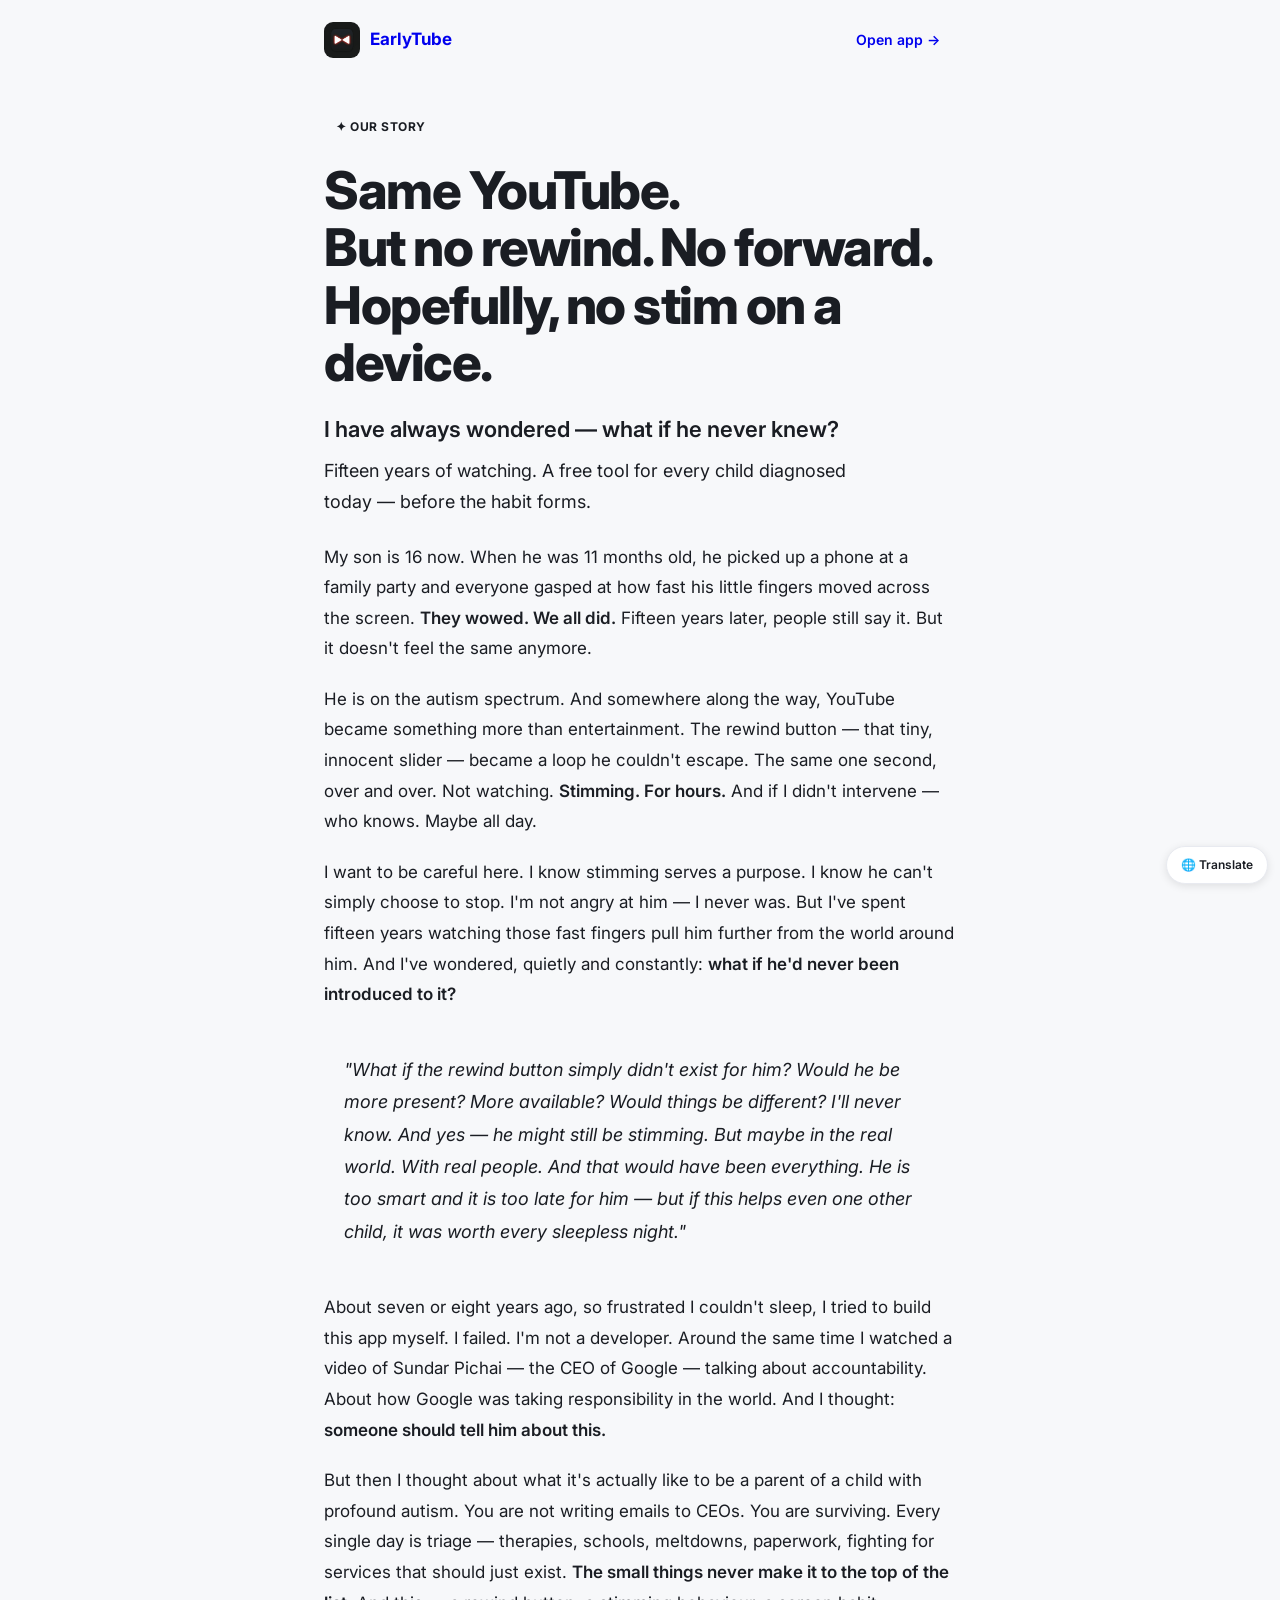
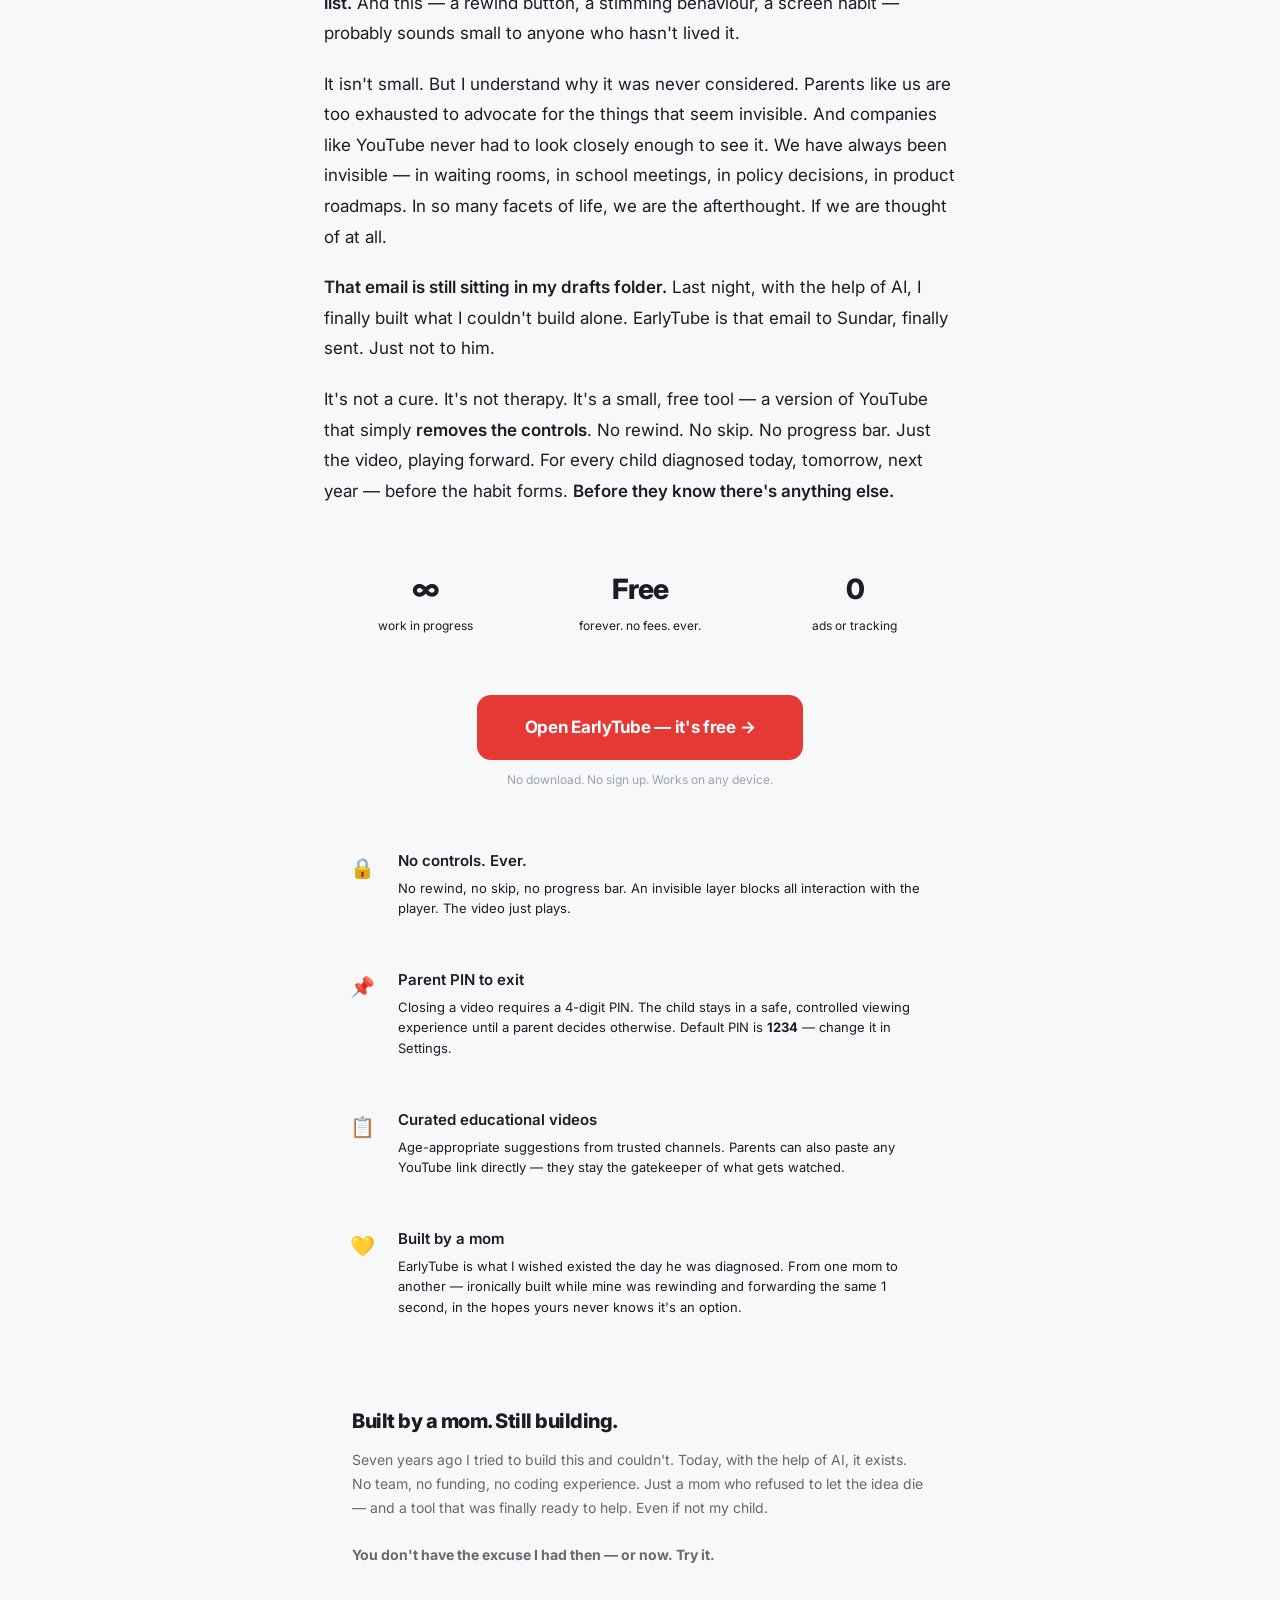
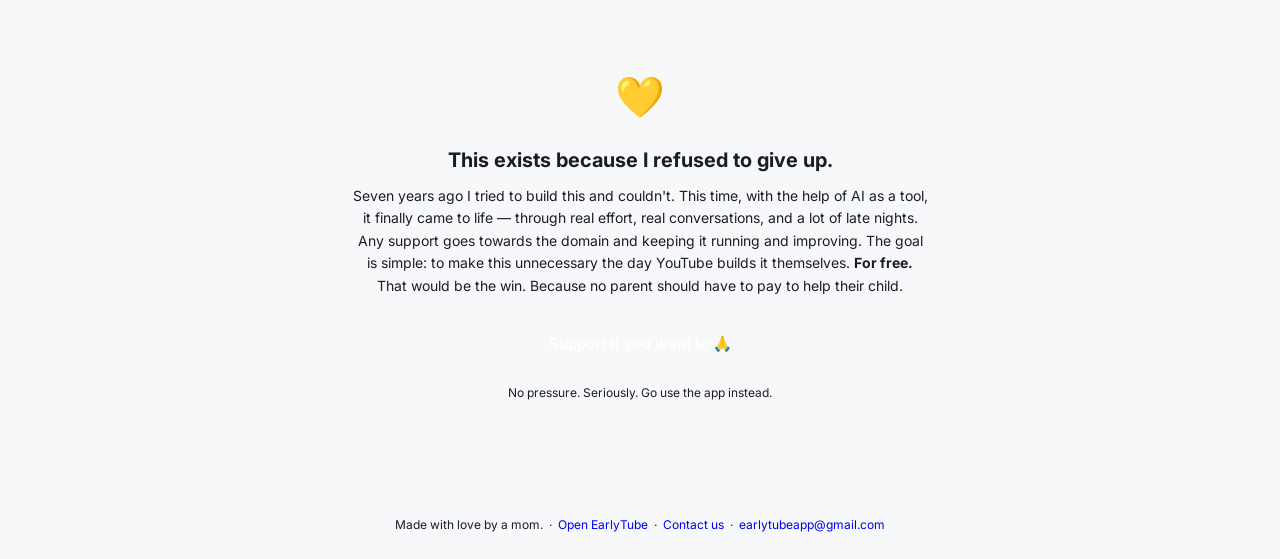
==== about.html @ c9a5b6a0 "Update about.html" ====
<!DOCTYPE html>

<html lang="en">
<head>
<meta charset="UTF-8"/>
<meta name="viewport" content="width=device-width, initial-scale=1.0"/>
<title>EarlyTube — Our Story</title>
<meta name="description" content="Why EarlyTube exists. One parent, one night, one big idea."/>
<link rel="apple-touch-icon" href="icon.png"/>
<link rel="icon" type="image/png" href="icon.png"/>
<!-- Google tag (gtag.js) -->
<script async src="https://www.googletagmanager.com/gtag/js?id=G-2DFE2R37G1"></script>
<script>
  window.dataLayer = window.dataLayer || [];
  function gtag(){dataLayer.push(arguments);}
  gtag('js', new Date());
  gtag('config', 'G-2DFE2R37G1');
</script>
<div style="position:fixed;bottom:16px;right:12px;z-index:999;">
  <a href="https://translate.google.com/translate?sl=en&tl=auto&u=https://earlytube.github.io/about.html" target="_blank" style="display:flex;align-items:center;gap:6px;background:white;border:1px solid #E8EAF0;border-radius:20px;padding:8px 14px;font-size:12px;font-weight:600;color:#1A1D23;text-decoration:none;box-shadow:0 2px 8px rgba(0,0,0,0.1);">🌐 Translate</a>
</div>
<style>
  @import url('https://fonts.googleapis.com/css2?family=Inter:wght@400;500;600;700;800&display=swap');
  :root {
    --red:#E53935;--red-light:#FFEBEE;
    --bg:#F7F8FA;--card:#FFFFFF;--border:#E8EAF0;
    --text:#1A1D23;--text-2:#6B7280;--text-3:#9CA3AF;
    --radius:16px;
  }
  @media(prefers-color-scheme:dark){
    :root{
      --bg:#0F0F11;--card:#1C1C1E;--border:#2C2C2E;
      --text:#F2F2F7;--text-2:#9CA3AF;--text-3:#6B7280;
      --red-light:#2C1A1A;
    }
    .info-card{background:#2C1A1A!important;border-color:#5C2020!important;}
    .info-card p{color:#FCA5A5!important;}
  }
  *{margin:0;padding:0;box-sizing:border-box;}
  body{background:var(--bg);color:var(--text);font-family:'Inter',-apple-system,sans-serif;line-height:1.7;}

nav{display:flex;align-items:center;justify-content:space-between;padding:20px 24px;max-width:680px;margin:0 auto;}
.nav-brand{display:flex;align-items:center;gap:10px;text-decoration:none;color:var(–text);}
.nav-name{font-size:17px;font-weight:700;}
.nav-link{font-size:14px;color:var(–red);font-weight:600;text-decoration:none;background:var(–red-light);padding:8px 16px;border-radius:20px;}

.hero{max-width:680px;margin:0 auto;padding:32px 24px 0;}
.hero-eyebrow{display:inline-flex;align-items:center;gap:6px;background:var(–red-light);color:var(–red);font-size:12px;font-weight:700;padding:5px 12px;border-radius:20px;margin-bottom:20px;text-transform:uppercase;letter-spacing:0.5px;}
.hero h1{font-size:clamp(32px,6vw,52px);font-weight:800;letter-spacing:-1.5px;line-height:1.1;margin-bottom:20px;}
.hero h1 span{color:var(–red);}
.hero-sub{font-size:18px;color:var(–text-2);line-height:1.7;max-width:560px;margin-bottom:0;}

.story{max-width:680px;margin:0 auto;padding:24px 24px 0;}
.story p{font-size:17px;color:var(–text-2);margin-bottom:20px;line-height:1.8;}
.story p strong{color:var(–text);font-weight:600;}
.story .highlight{background:var(–red-light);border-left:3px solid var(–red);padding:16px 20px;border-radius:0 10px 10px 0;margin:28px 0;}
.story .highlight p{color:var(–text);font-size:18px;font-style:italic;margin:0;}

.stats{display:grid;grid-template-columns:repeat(3,1fr);gap:12px;max-width:680px;margin:40px auto;padding:0 24px;}
.stat{background:var(–card);border:1px solid var(–border);border-radius:var(–radius);padding:20px;text-align:center;}
.stat-number{font-size:28px;font-weight:800;color:var(–red);letter-spacing:-1px;}
.stat-label{font-size:12px;color:var(–text-3);margin-top:4px;line-height:1.4;}

.why-section{max-width:680px;margin:0 auto;padding:0 24px;}
.why-grid{display:flex;flex-direction:column;gap:12px;margin-top:20px;}
.why-item{display:flex;gap:16px;align-items:flex-start;background:var(–card);border:1px solid var(–border);border-radius:var(–radius);padding:18px;}
.why-icon{width:40px;height:40px;border-radius:10px;display:flex;align-items:center;justify-content:center;font-size:20px;flex-shrink:0;background:var(–red-light);}
.why-title{font-size:15px;font-weight:600;margin-bottom:4px;}
.why-text{font-size:13px;color:var(–text-2);line-height:1.6;}

.night-banner{max-width:680px;margin:40px auto;padding:0 24px;}
.night-card{background:var(–text);color:var(–bg);border-radius:var(–radius);padding:28px;position:relative;overflow:hidden;}
@media(prefers-color-scheme:dark){.night-card{background:#F2F2F7;color:#0F0F11;}}
.night-card h3{font-size:20px;font-weight:800;margin-bottom:10px;letter-spacing:-0.5px;}
.night-card p{font-size:14px;opacity:0.65;line-height:1.7;}
.night-badge{position:absolute;top:20px;right:20px;background:var(–red);color:white;font-size:11px;font-weight:700;padding:4px 10px;border-radius:20px;text-transform:uppercase;letter-spacing:0.5px;}

.donate-section{max-width:680px;margin:0 auto;padding:0 24px 60px;}
.donate-card{background:var(–card);border:2px dashed var(–border);border-radius:var(–radius);padding:28px;text-align:center;}
.donate-emoji{font-size:40px;margin-bottom:12px;}
.donate-card h3{font-size:20px;font-weight:700;margin-bottom:8px;}
.donate-card p{font-size:14px;color:var(–text-2);margin-bottom:20px;line-height:1.6;}
.donate-btn{display:inline-block;background:var(–red);color:white;font-size:15px;font-weight:600;padding:14px 28px;border-radius:12px;text-decoration:none;font-family:inherit;}
.donate-note{font-size:12px;color:var(–text-3);margin-top:12px;}

footer{border-top:1px solid var(–border);padding:24px;text-align:center;font-size:12px;color:var(–text-3);}
footer a{color:var(–red);text-decoration:none;}
</style>

</head>
<body>

<nav>
  <a class="nav-brand" href="index.html">
    <img src="icon.png" style="width:36px;height:36px;border-radius:9px;flex-shrink:0;"/>
    <span class="nav-name">EarlyTube</span>
  </a>
  <a class="nav-link" href="index.html" target="_blank">Open app →</a>
</nav>

<div class="hero">
  <div class="hero-eyebrow">✦ Our story</div>
  <h1>Same YouTube.<br/><span>But</span> no rewind. No forward. Hopefully, no stim on a device.</h1>
  <p class="hero-sub" style="font-size:22px;font-weight:600;color:var(--text);margin-bottom:8px;">I have always wondered — what if he never knew?</p>
  <p class="hero-sub">Fifteen years of watching. A free tool for every child diagnosed today — before the habit forms.</p>
</div>

<div class="story">
  <p>My son is 16 now. When he was 11 months old, he picked up a phone at a family party and everyone gasped at how fast his little fingers moved across the screen. <strong>They wowed. We all did.</strong> Fifteen years later, people still say it. But it doesn't feel the same anymore.</p>

  <p>He is on the autism spectrum. And somewhere along the way, YouTube became something more than entertainment. The rewind button — that tiny, innocent slider — became a loop he couldn't escape. The same one second, over and over. Not watching. <strong>Stimming. For hours.</strong> And if I didn't intervene — who knows. Maybe all day.</p>

  <p>I want to be careful here. I know stimming serves a purpose. I know he can't simply choose to stop. I'm not angry at him — I never was. But I've spent fifteen years watching those fast fingers pull him further from the world around him. And I've wondered, quietly and constantly: <strong>what if he'd never been introduced to it?</strong></p>

  <div class="highlight">
    <p>"What if the rewind button simply didn't exist for him? Would he be more present? More available? Would things be different? I'll never know. And yes — he might still be stimming. But maybe in the real world. With real people. And that would have been everything. He is too smart and it is too late for him — but if this helps even one other child, it was worth every sleepless night."</p>
  </div>

  <p>About seven or eight years ago, so frustrated I couldn't sleep, I tried to build this app myself. I failed. I'm not a developer. Around the same time I watched a video of Sundar Pichai — the CEO of Google — talking about accountability. About how Google was taking responsibility in the world. And I thought: <strong>someone should tell him about this.</strong></p>

  <p>But then I thought about what it's actually like to be a parent of a child with profound autism. You are not writing emails to CEOs. You are surviving. Every single day is triage — therapies, schools, meltdowns, paperwork, fighting for services that should just exist. <strong>The small things never make it to the top of the list.</strong> And this — a rewind button, a stimming behaviour, a screen habit — probably sounds small to anyone who hasn't lived it.</p>

  <p>It isn't small. But I understand why it was never considered. Parents like us are too exhausted to advocate for the things that seem invisible. And companies like YouTube never had to look closely enough to see it. We have always been invisible — in waiting rooms, in school meetings, in policy decisions, in product roadmaps. In so many facets of life, we are the afterthought. If we are thought of at all.</p>

  <p><strong>That email is still sitting in my drafts folder.</strong> Last night, with the help of AI, I finally built what I couldn't build alone. EarlyTube is that email to Sundar, finally sent. Just not to him.</p>

  <p>It's not a cure. It's not therapy. It's a small, free tool — a version of YouTube that simply <strong>removes the controls</strong>. No rewind. No skip. No progress bar. Just the video, playing forward. For every child diagnosed today, tomorrow, next year — before the habit forms. <strong>Before they know there's anything else.</strong></p>
</div>

<div class="stats">
  <div class="stat"><div class="stat-number">∞</div><div class="stat-label">work in progress</div></div>
  <div class="stat"><div class="stat-number">Free</div><div class="stat-label">forever. no fees. ever.</div></div>
  <div class="stat"><div class="stat-number">0</div><div class="stat-label">ads or tracking</div></div>
</div>

<div style="max-width:680px;margin:0 auto 40px;padding:0 24px;text-align:center;">
  <a href="index.html" target="_blank" style="display:inline-block;background:#E53935;color:white;font-size:17px;font-weight:700;padding:18px 48px;border-radius:14px;text-decoration:none;letter-spacing:-0.3px;">Open EarlyTube — it's free →</a>
  <div style="font-size:12px;color:var(--text-3);margin-top:10px;">No download. No sign up. Works on any device.</div>
</div>

<div class="why-section">
  <div class="why-grid">
    <div class="why-item">
      <div class="why-icon">🔒</div>
      <div>
        <div class="why-title">No controls. Ever.</div>
        <div class="why-text">No rewind, no skip, no progress bar. An invisible layer blocks all interaction with the player. The video just plays.</div>
      </div>
    </div>
    <div class="why-item">
      <div class="why-icon">📌</div>
      <div>
        <div class="why-title">Parent PIN to exit</div>
        <div class="why-text">Closing a video requires a 4-digit PIN. The child stays in a safe, controlled viewing experience until a parent decides otherwise. Default PIN is <strong>1234</strong> — change it in Settings.</div>
      </div>
    </div>
    <div class="why-item">
      <div class="why-icon">📋</div>
      <div>
        <div class="why-title">Curated educational videos</div>
        <div class="why-text">Age-appropriate suggestions from trusted channels. Parents can also paste any YouTube link directly — they stay the gatekeeper of what gets watched.</div>
      </div>
    </div>
    <div class="why-item">
      <div class="why-icon">💛</div>
      <div>
        <div class="why-title">Built by a mom</div>
        <div class="why-text">EarlyTube is what I wished existed the day he was diagnosed. From one mom to another — ironically built while mine was rewinding and forwarding the same 1 second, in the hopes yours never knows it's an option.</div>
      </div>
    </div>
  </div>
</div>

<div class="night-banner">
  <div class="night-card">
    <h3>Built by a mom. Still building.</h3>
    <p>Seven years ago I tried to build this and couldn't. Today, with the help of AI, it exists. No team, no funding, no coding experience. Just a mom who refused to let the idea die — and a tool that was finally ready to help. Even if not my child.<br><br><strong>You don't have the excuse I had then — or now. Try it.</strong></p>
  </div>
</div>

<div class="donate-section">
  <div class="donate-card">
    <div class="donate-emoji">💛</div>
    <h3>This exists because I refused to give up.</h3>
    <p>Seven years ago I tried to build this and couldn't. This time, with the help of AI as a tool, it finally came to life — through real effort, real conversations, and a lot of late nights. Any support goes towards the domain and keeping it running and improving. The goal is simple: to make this unnecessary the day YouTube builds it themselves. <strong>For free.</strong> That would be the win. Because no parent should have to pay to help their child.</p>
    <a class="donate-btn" href="https://ko-fi.com/earlytube" target="_blank">Support if you want to 🙏</a>
    <div class="donate-note">No pressure. Seriously. Go use the app instead.</div>
  </div>
</div>

<footer>
  Made with love by a mom. &nbsp;·&nbsp;
  <a href="index.html" target="_blank">Open EarlyTube</a> &nbsp;·&nbsp;
  <a href="contact.html" target="_blank">Contact us</a> &nbsp;·&nbsp;
  <a href="mailto:earlytubeapp@gmail.com">earlytubeapp@gmail.com</a>
</footer>

</body>
</html>
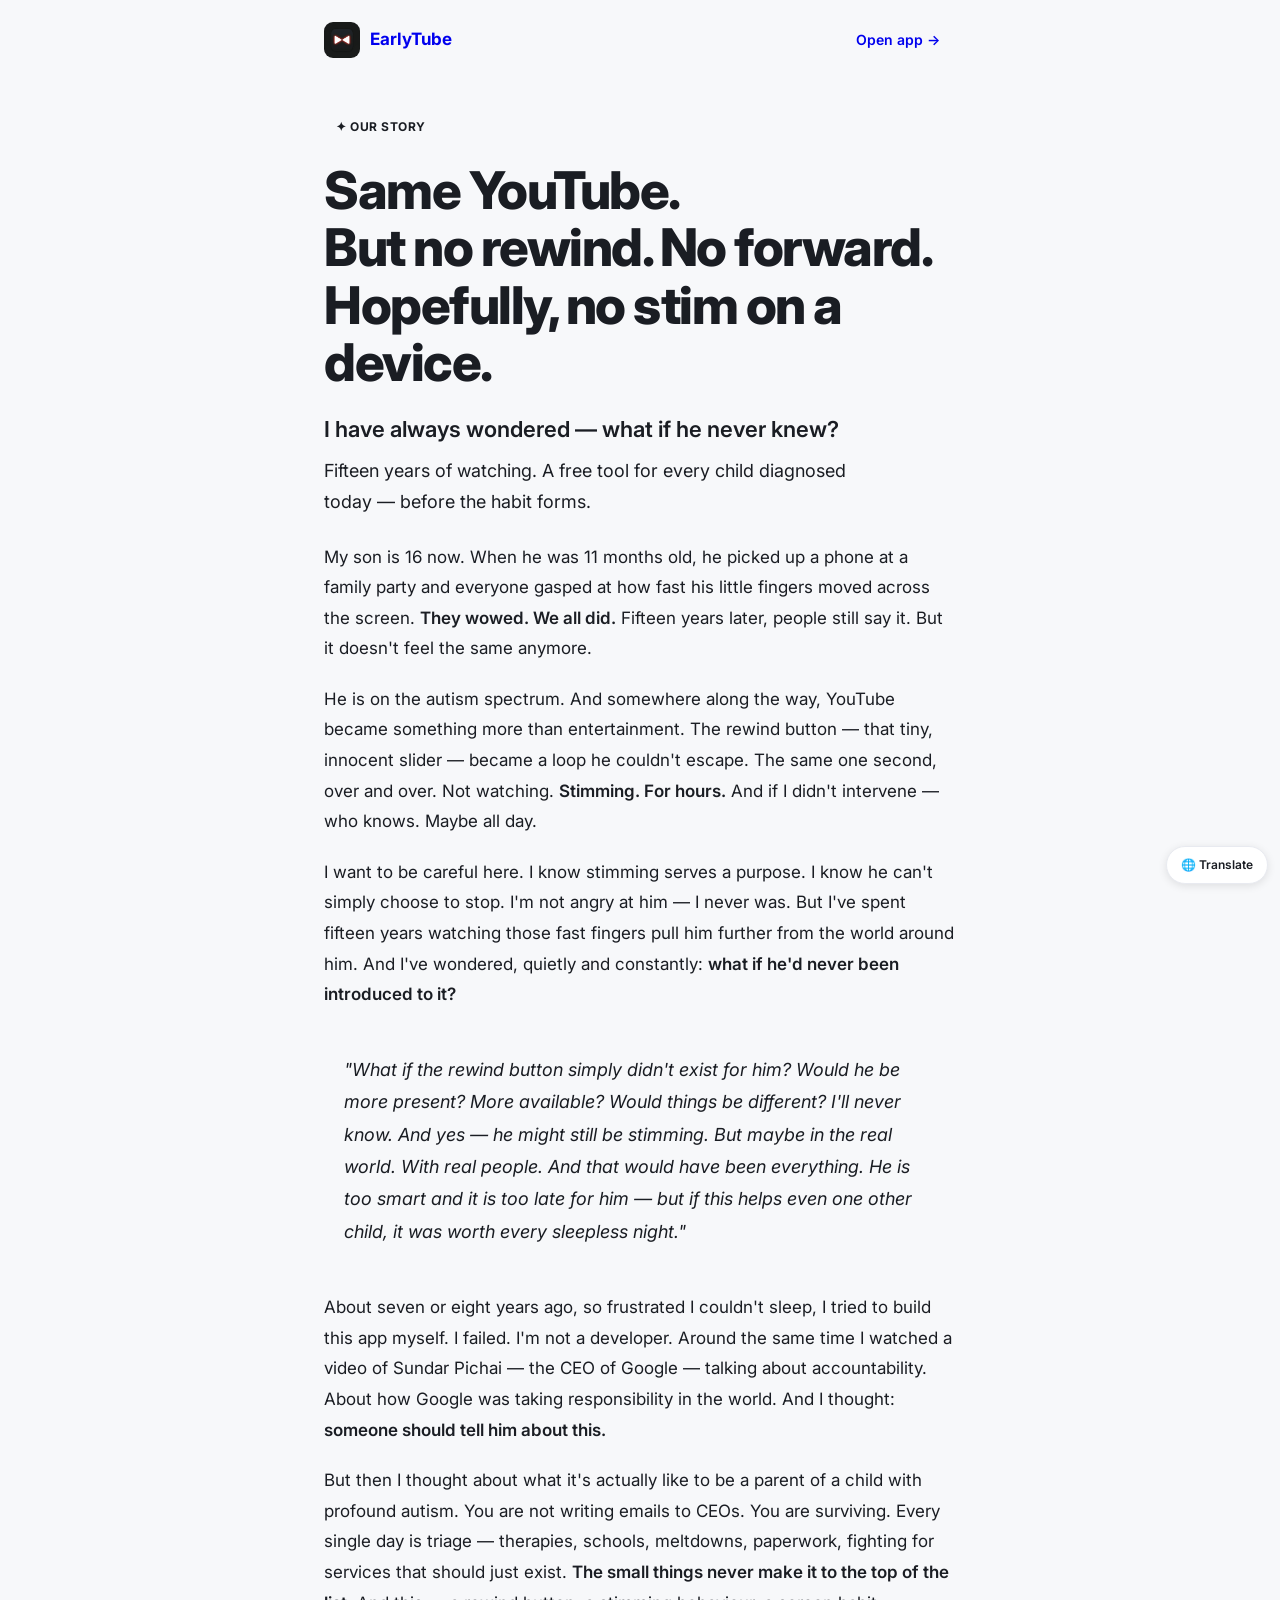
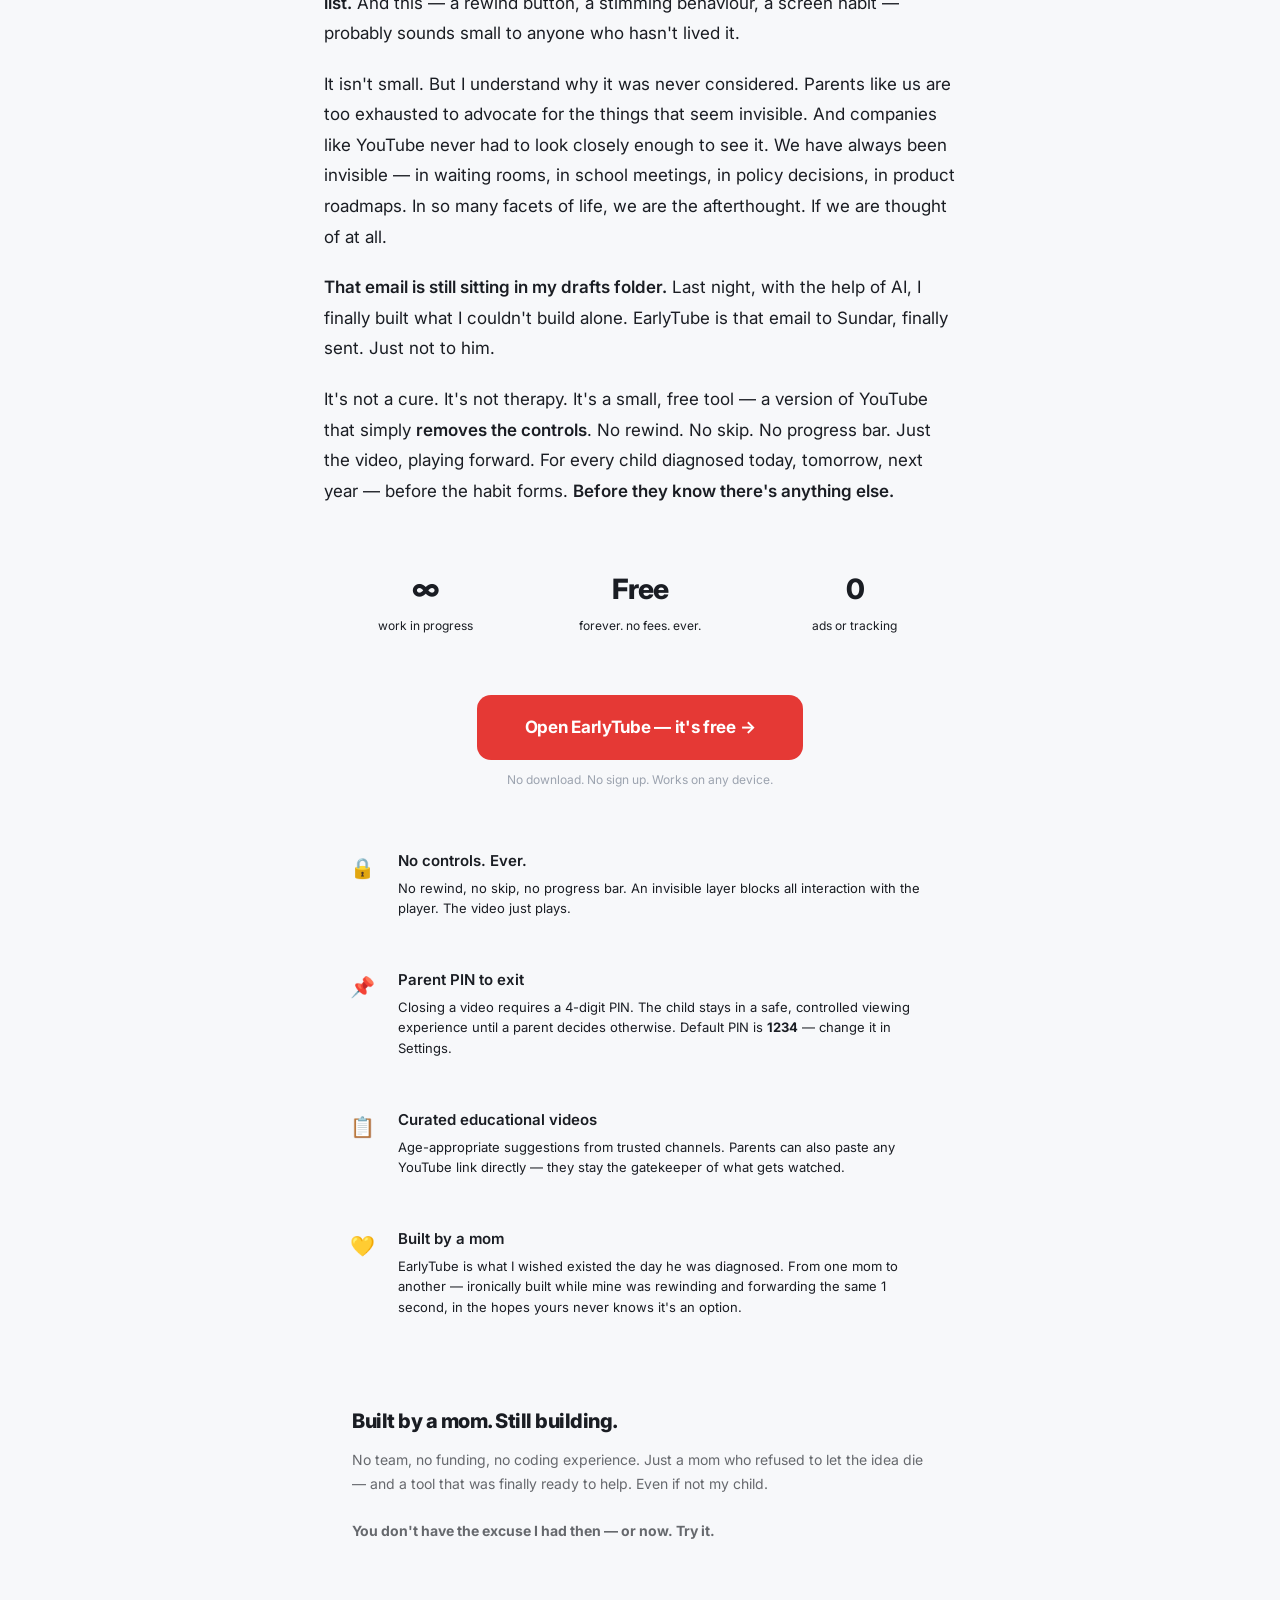
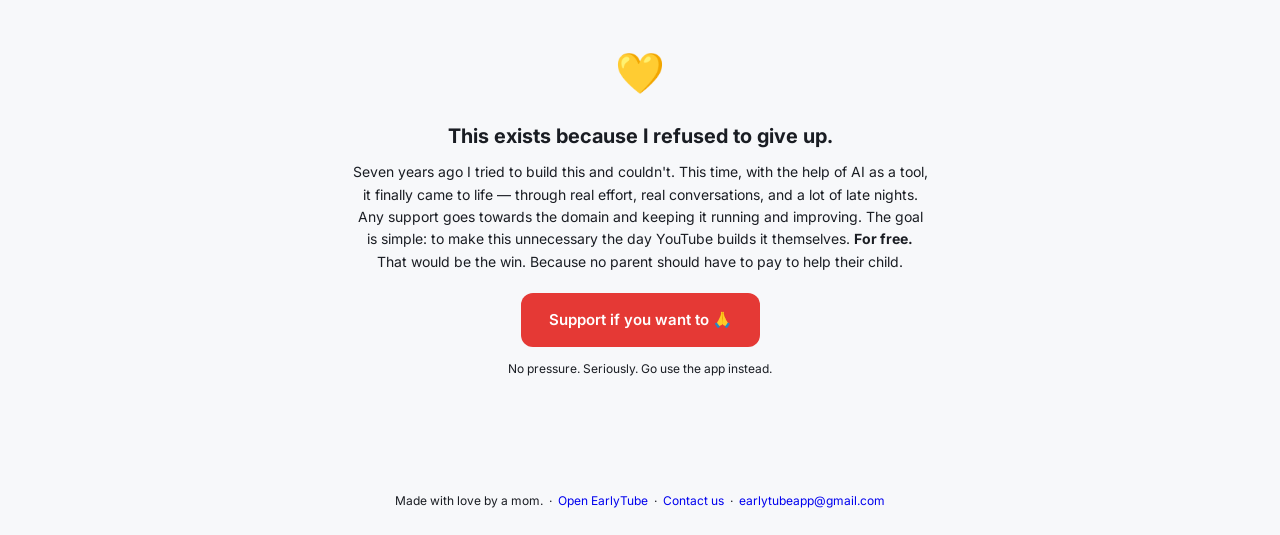
==== commit 3292fc59: "Update about.html" ====
--- a/about.html
+++ b/about.html
@@ -80,7 +80,7 @@
 .donate-emoji{font-size:40px;margin-bottom:12px;}
 .donate-card h3{font-size:20px;font-weight:700;margin-bottom:8px;}
 .donate-card p{font-size:14px;color:var(–text-2);margin-bottom:20px;line-height:1.6;}
-.donate-btn{display:inline-block;background:var(–red);color:white;font-size:15px;font-weight:600;padding:14px 28px;border-radius:12px;text-decoration:none;font-family:inherit;}
+.donate-btn{display:inline-block;background:#E53935!important;color:white!important;font-size:15px;font-weight:600;padding:14px 28px;border-radius:12px;text-decoration:none;font-family:inherit;}
 .donate-note{font-size:12px;color:var(–text-3);margin-top:12px;}
 
 footer{border-top:1px solid var(–border);padding:24px;text-align:center;font-size:12px;color:var(–text-3);}
@@ -174,7 +174,7 @@
 <div class="night-banner">
   <div class="night-card">
     <h3>Built by a mom. Still building.</h3>
-    <p>Seven years ago I tried to build this and couldn't. Today, with the help of AI, it exists. No team, no funding, no coding experience. Just a mom who refused to let the idea die — and a tool that was finally ready to help. Even if not my child.<br><br><strong>You don't have the excuse I had then — or now. Try it.</strong></p>
+    <p>No team, no funding, no coding experience. Just a mom who refused to let the idea die — and a tool that was finally ready to help. Even if not my child.<br><br><strong>You don't have the excuse I had then — or now. Try it.</strong></p>
   </div>
 </div>
 
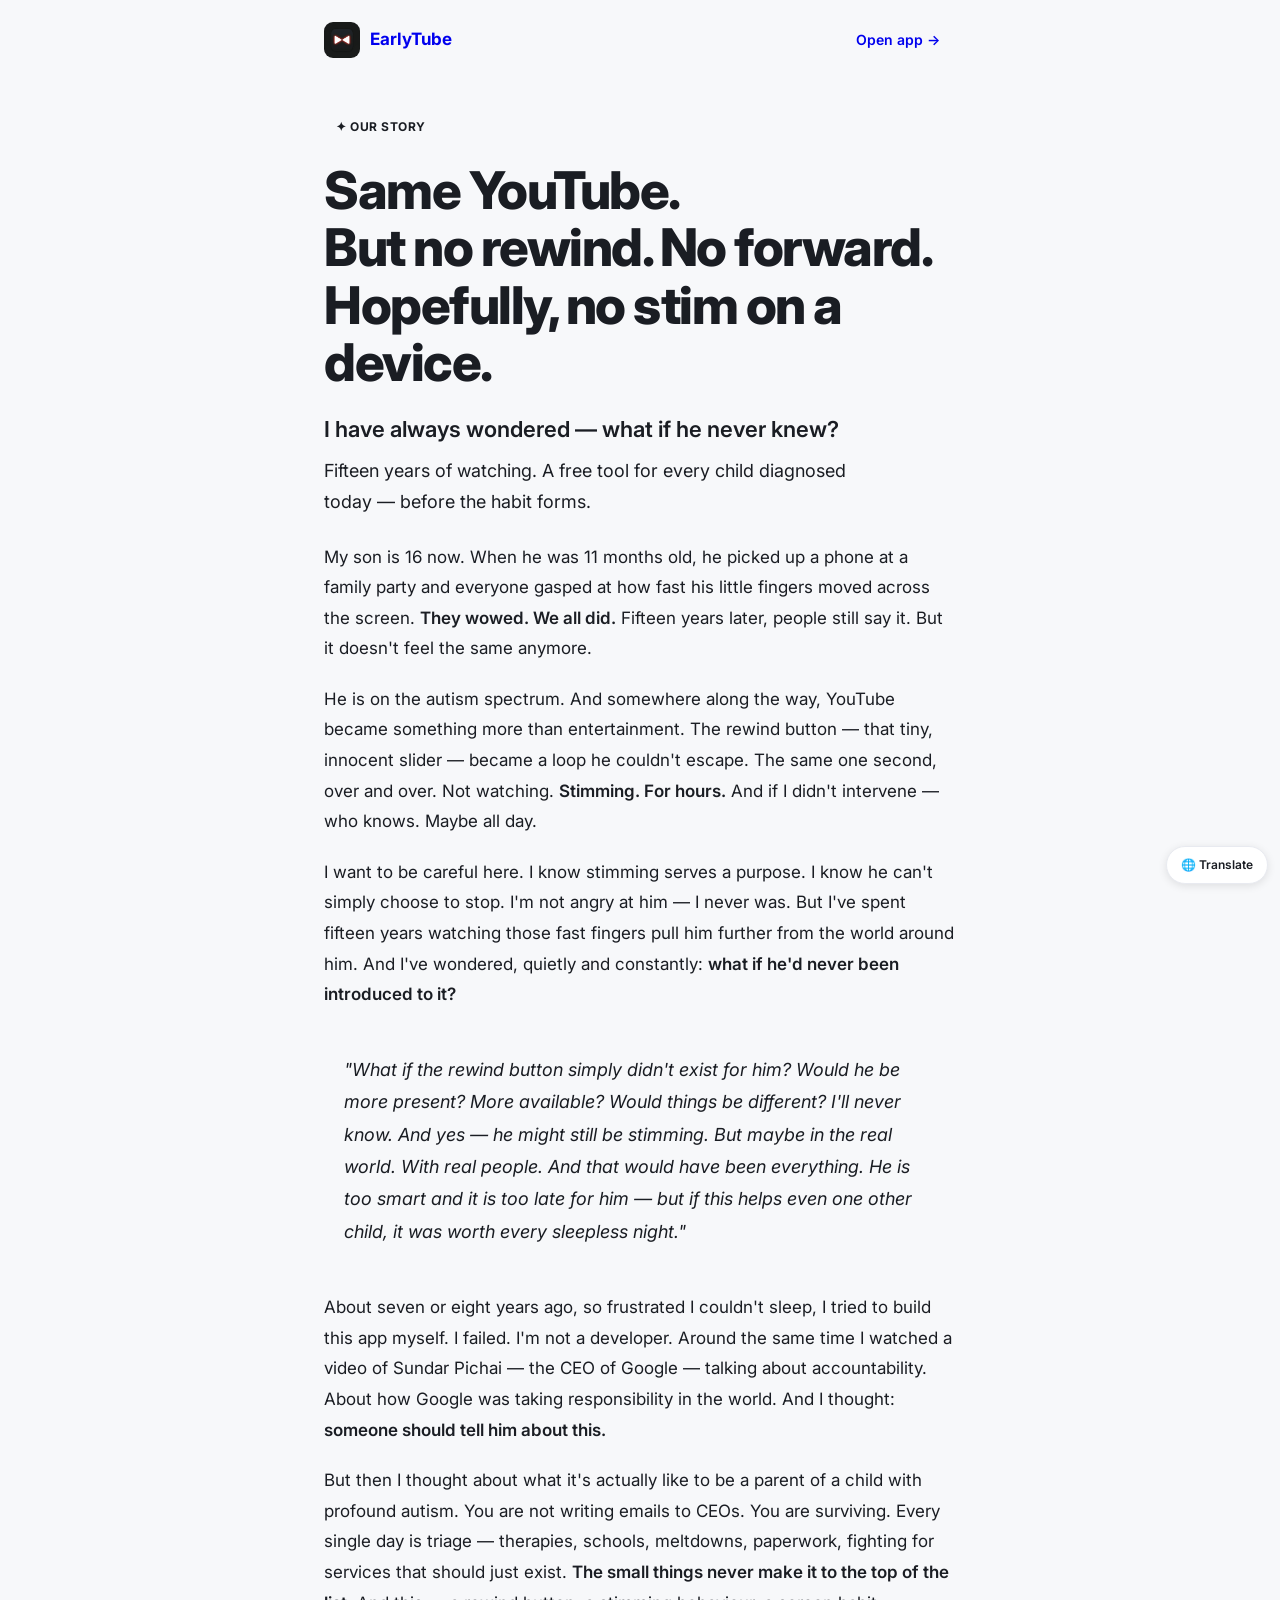
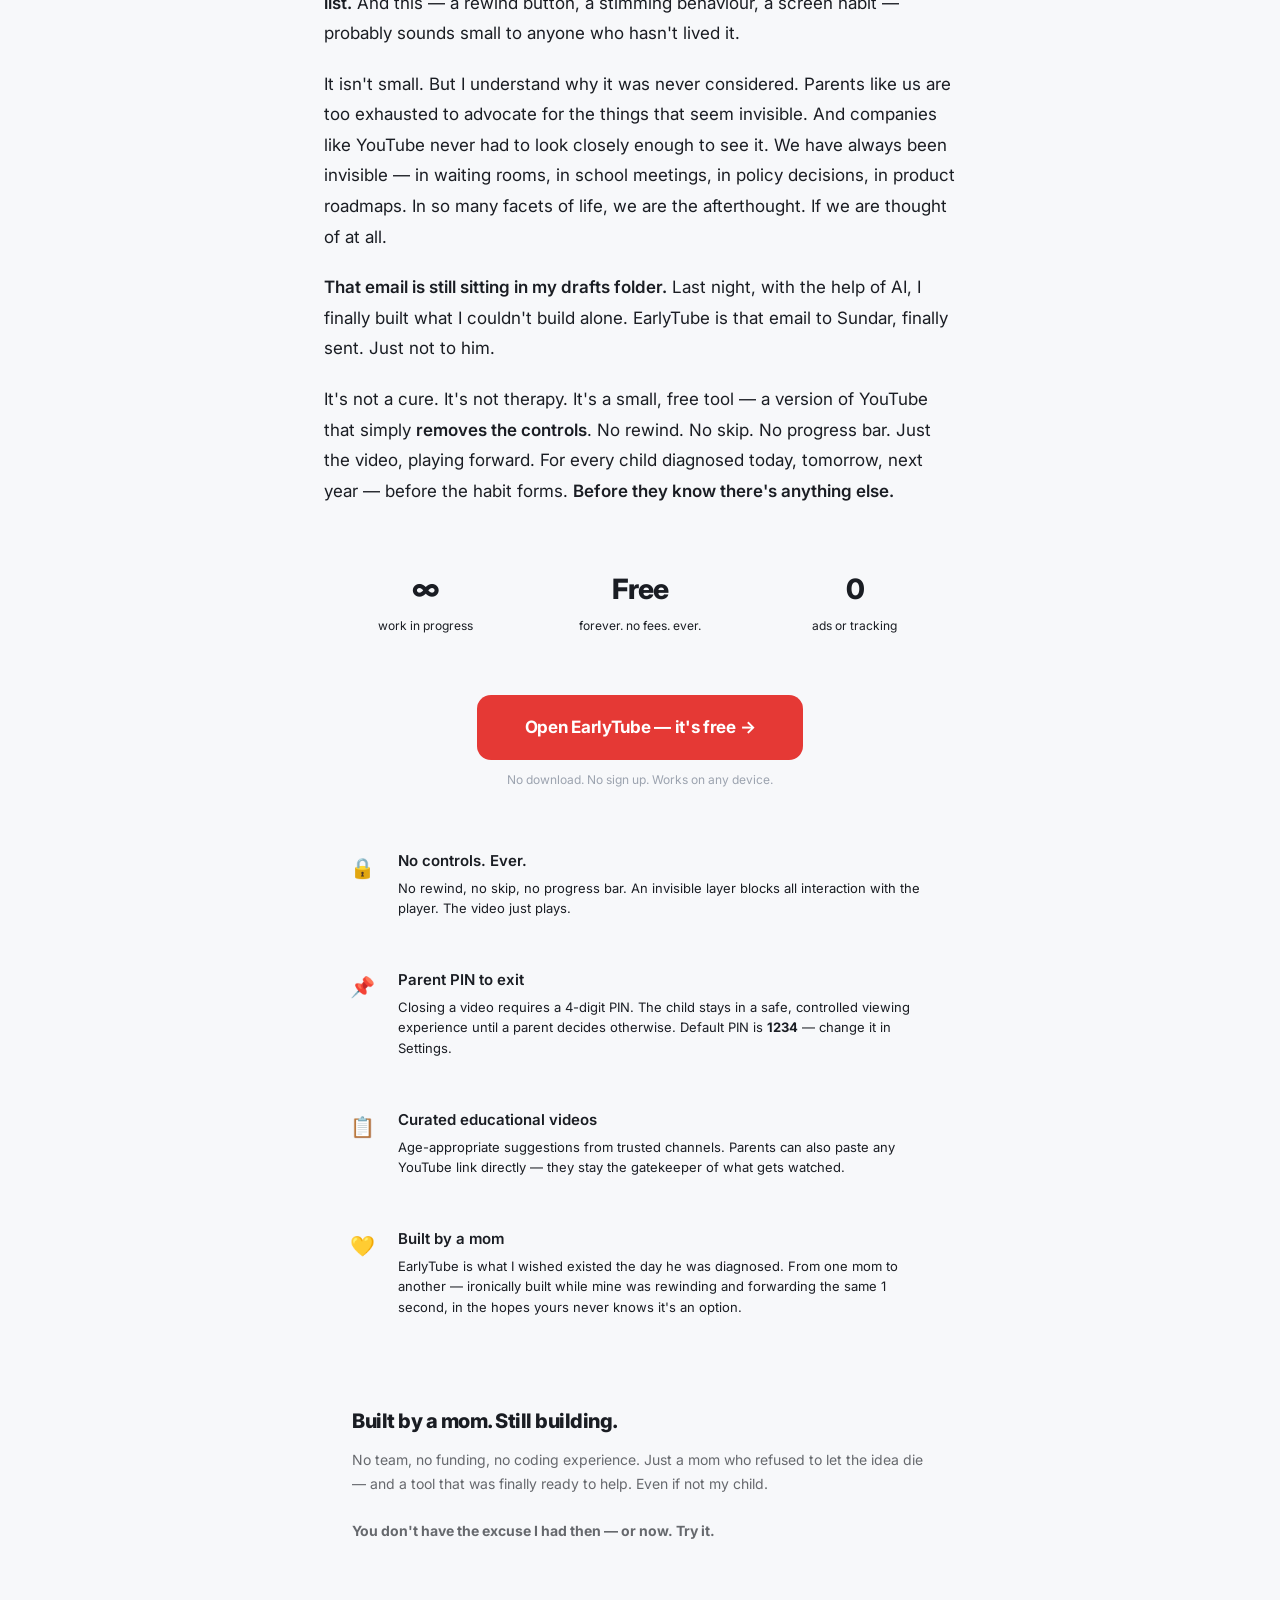
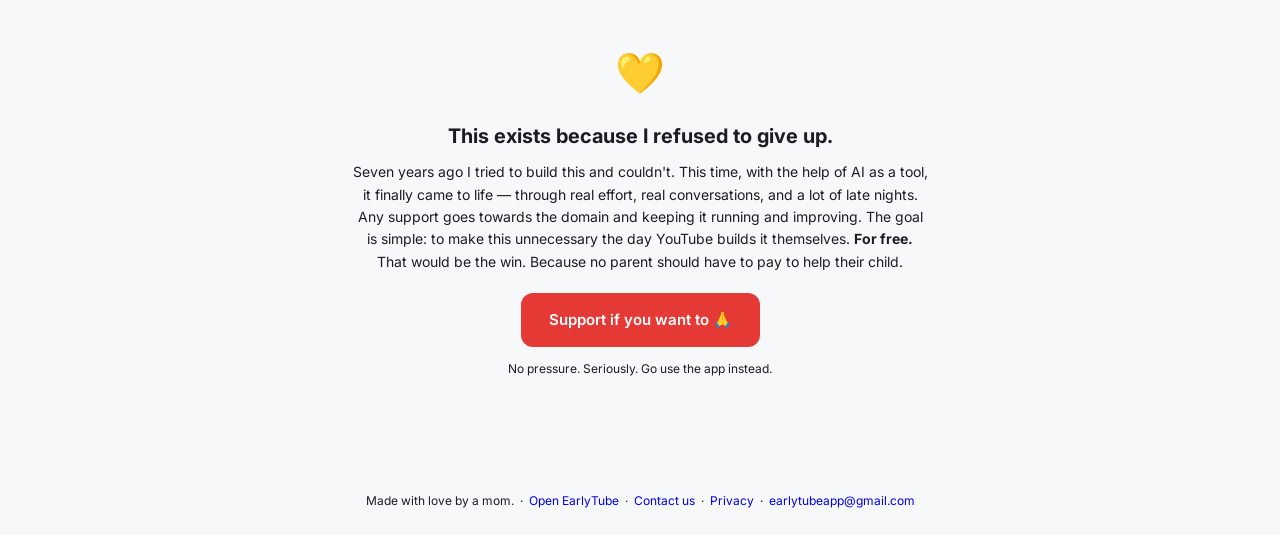
==== commit 92802cc7: "Update about.html" ====
--- a/about.html
+++ b/about.html
@@ -4,6 +4,9 @@
 <head>
 <meta charset="UTF-8"/>
 <meta name="viewport" content="width=device-width, initial-scale=1.0"/>
+<meta http-equiv="Cache-Control" content="no-cache, no-store, must-revalidate"/>
+<meta http-equiv="Pragma" content="no-cache"/>
+<meta http-equiv="Expires" content="0"/>
 <title>EarlyTube — Our Story</title>
 <meta name="description" content="Why EarlyTube exists. One parent, one night, one big idea."/>
 <link rel="apple-touch-icon" href="icon.png"/>
@@ -192,8 +195,8 @@
   Made with love by a mom. &nbsp;·&nbsp;
   <a href="index.html" target="_blank">Open EarlyTube</a> &nbsp;·&nbsp;
   <a href="contact.html" target="_blank">Contact us</a> &nbsp;·&nbsp;
+  <a href="privacy.html">Privacy</a> &nbsp;·&nbsp;
   <a href="mailto:earlytubeapp@gmail.com">earlytubeapp@gmail.com</a>
 </footer>
-
 </body>
 </html>
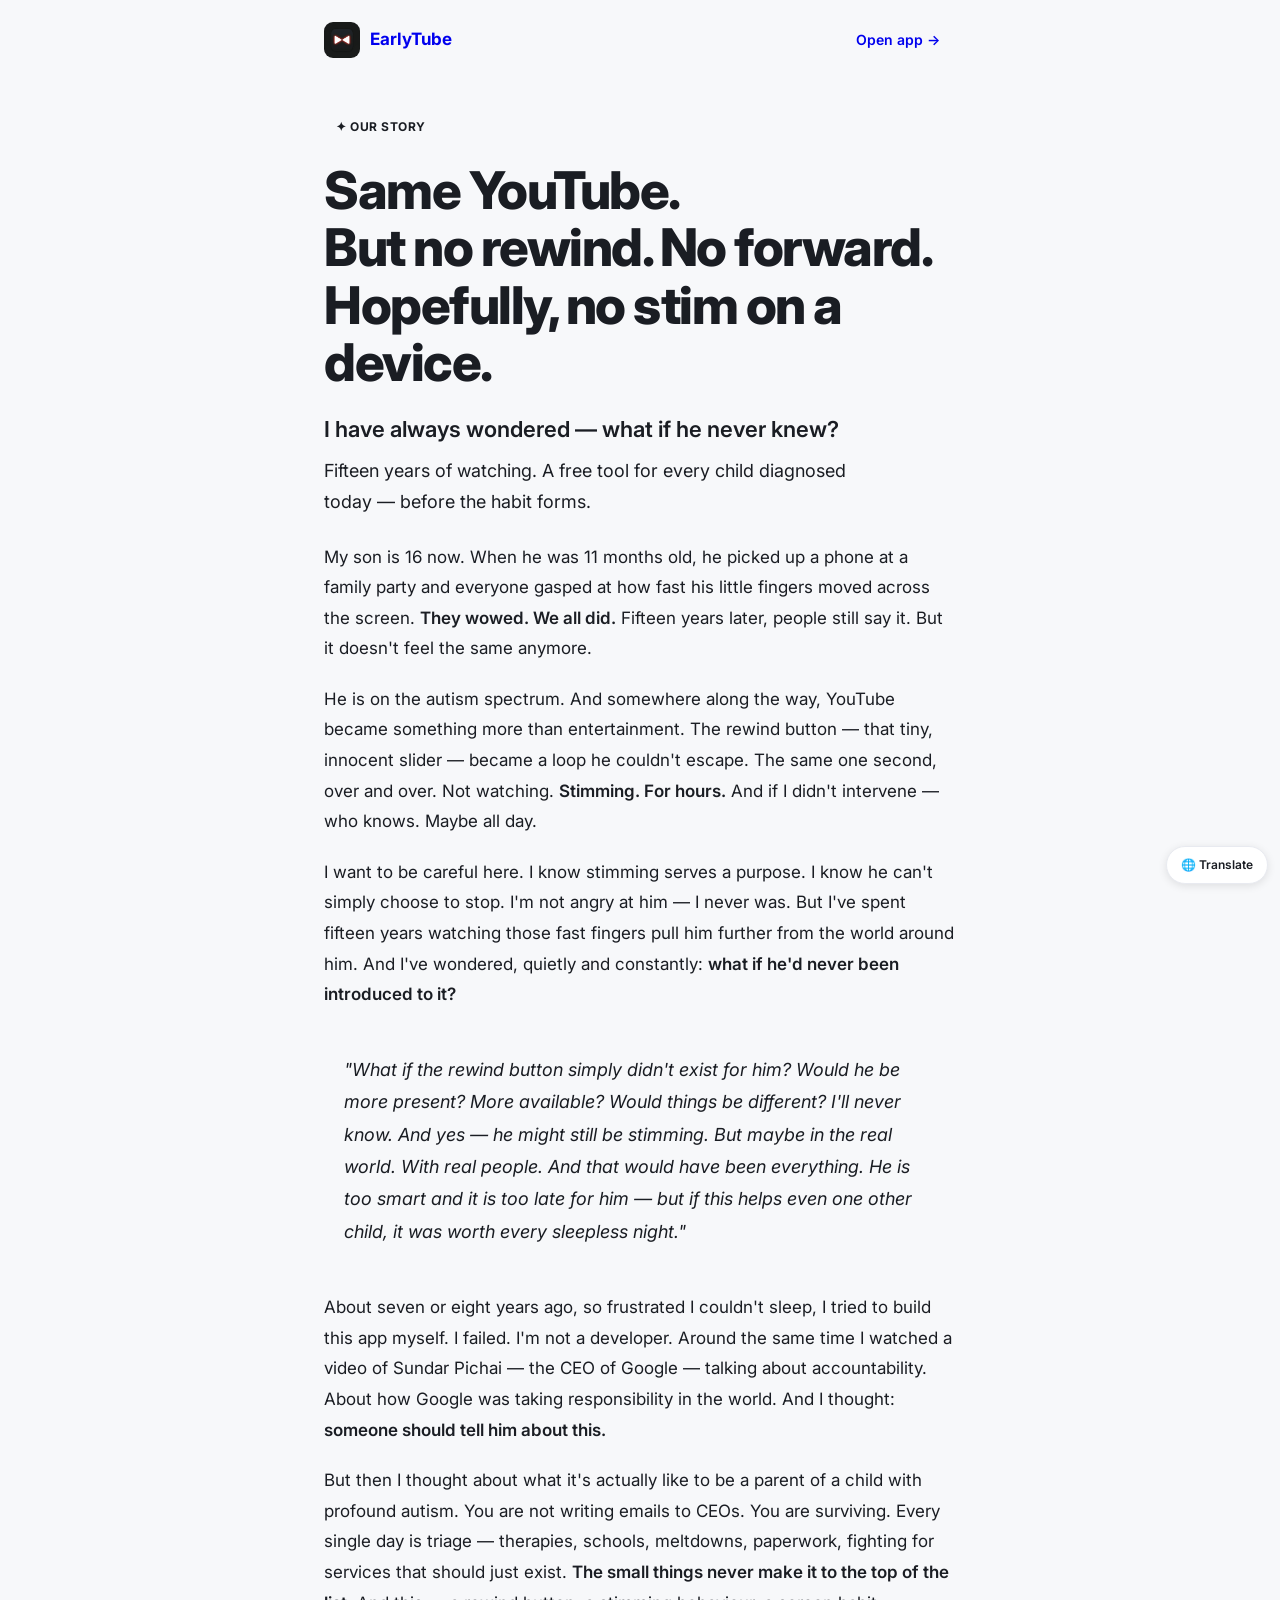
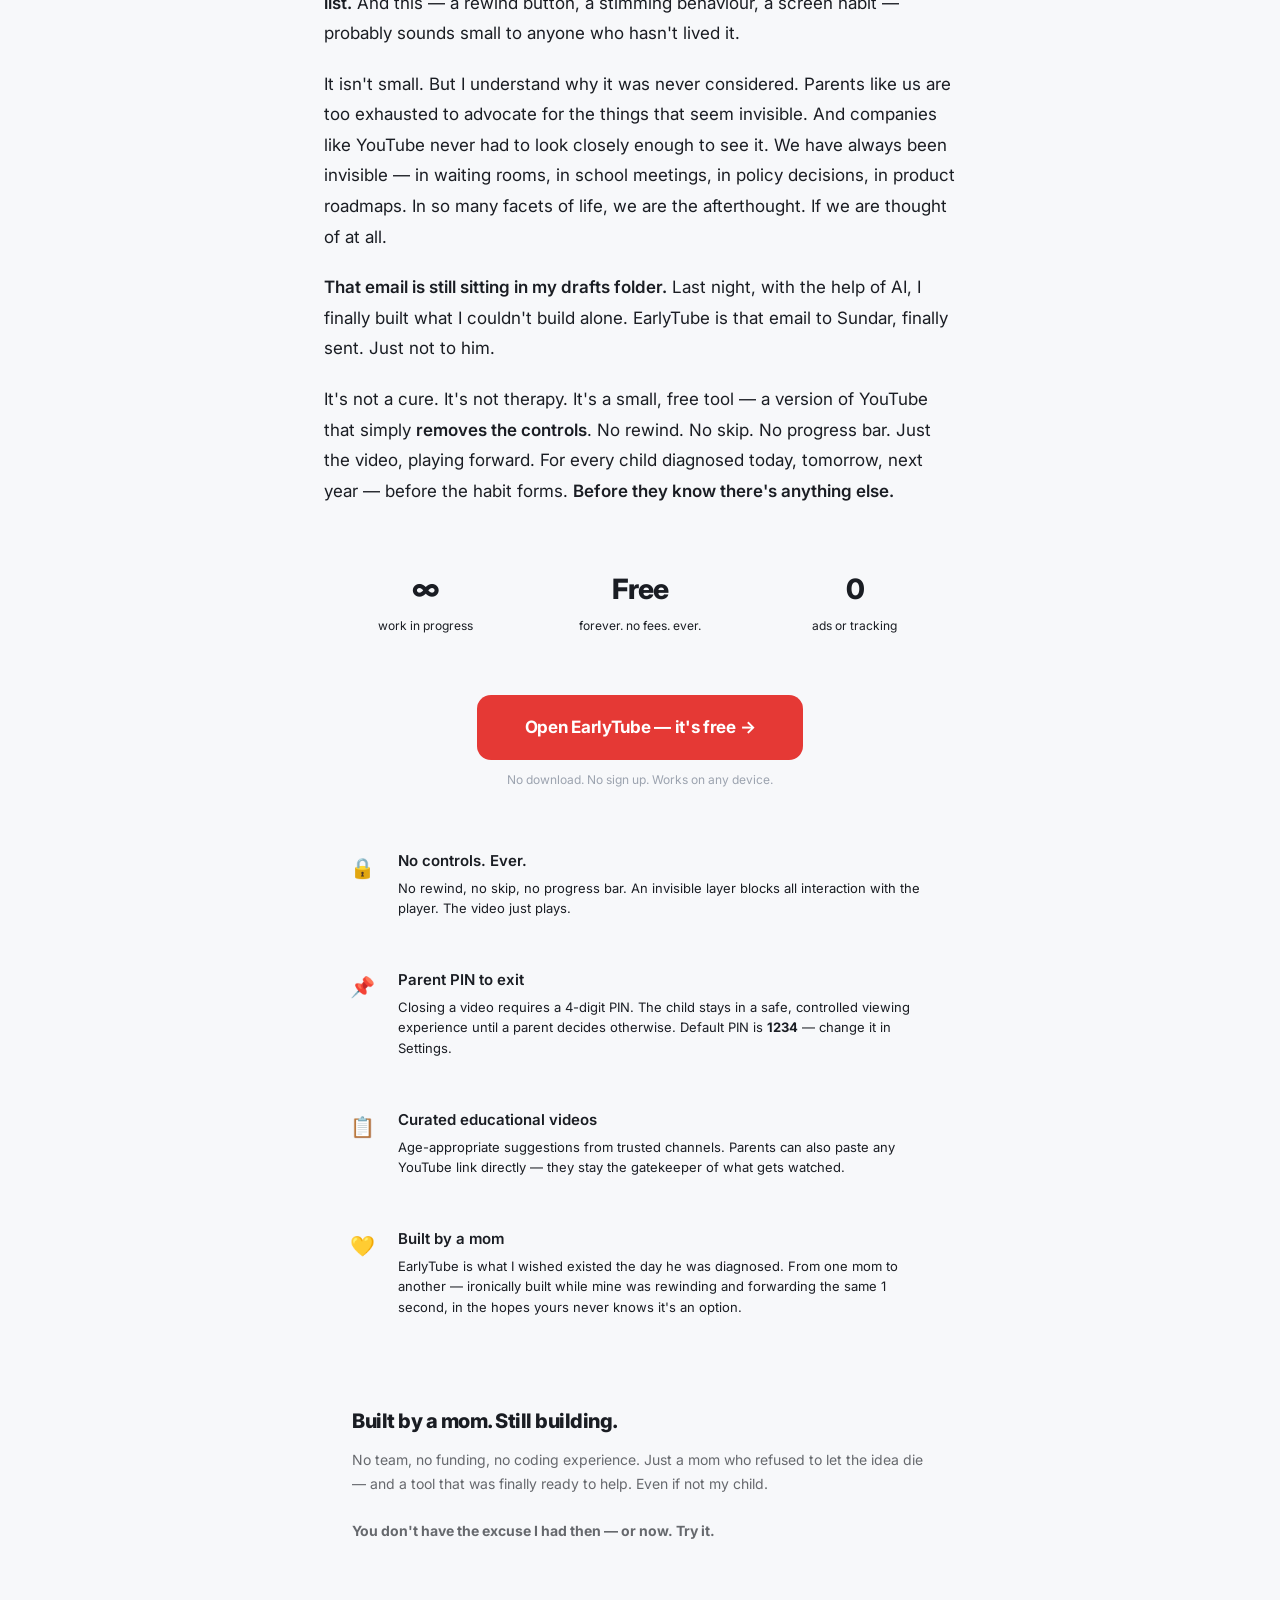
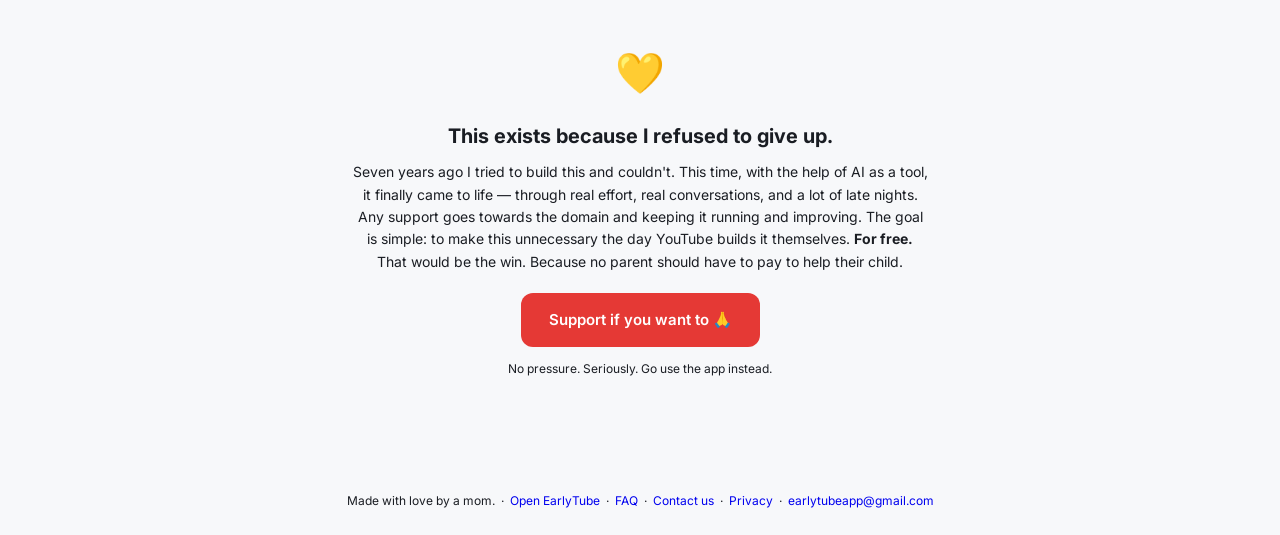
==== commit 7a315a1c: "Update about.html" ====
--- a/about.html
+++ b/about.html
@@ -190,13 +190,14 @@
     <div class="donate-note">No pressure. Seriously. Go use the app instead.</div>
   </div>
 </div>
-
 <footer>
   Made with love by a mom. &nbsp;·&nbsp;
   <a href="index.html" target="_blank">Open EarlyTube</a> &nbsp;·&nbsp;
+  <a href="faq.html">FAQ</a> &nbsp;·&nbsp;
   <a href="contact.html" target="_blank">Contact us</a> &nbsp;·&nbsp;
   <a href="privacy.html">Privacy</a> &nbsp;·&nbsp;
   <a href="mailto:earlytubeapp@gmail.com">earlytubeapp@gmail.com</a>
 </footer>
+
 </body>
 </html>
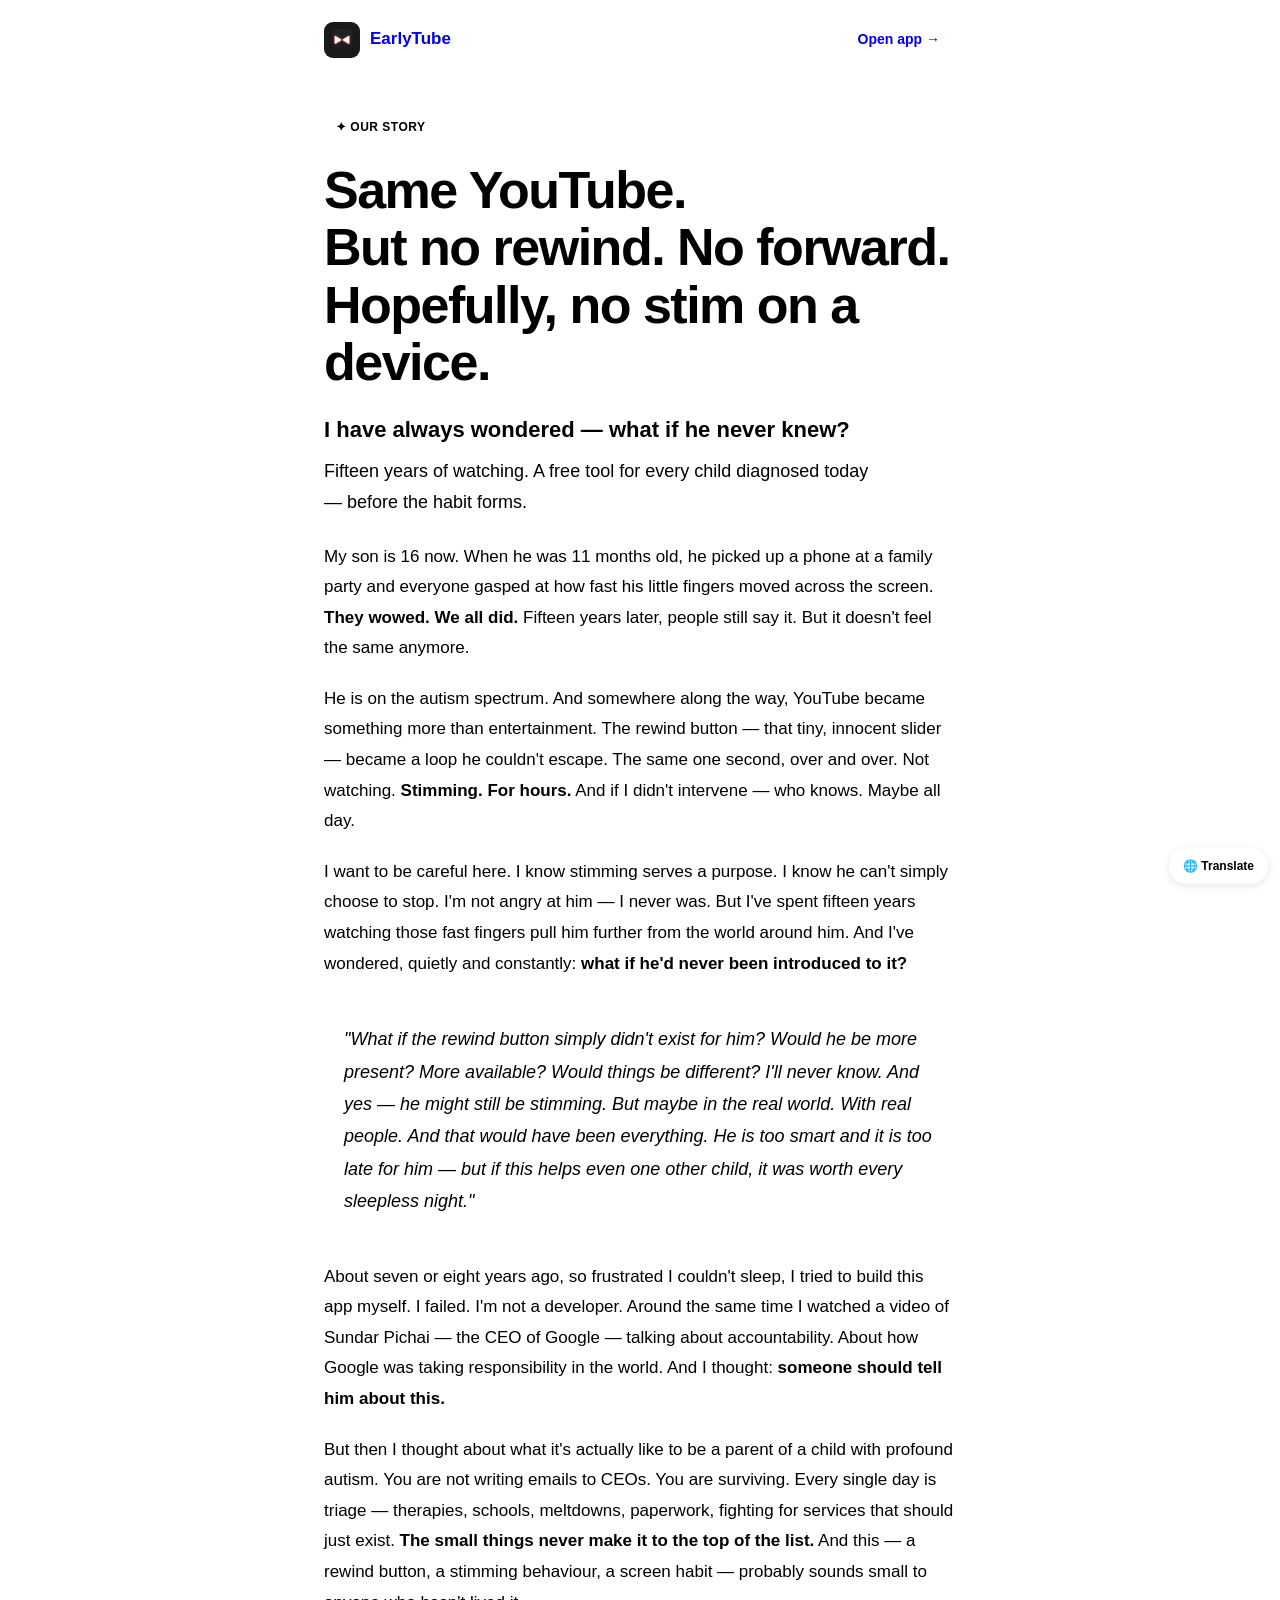
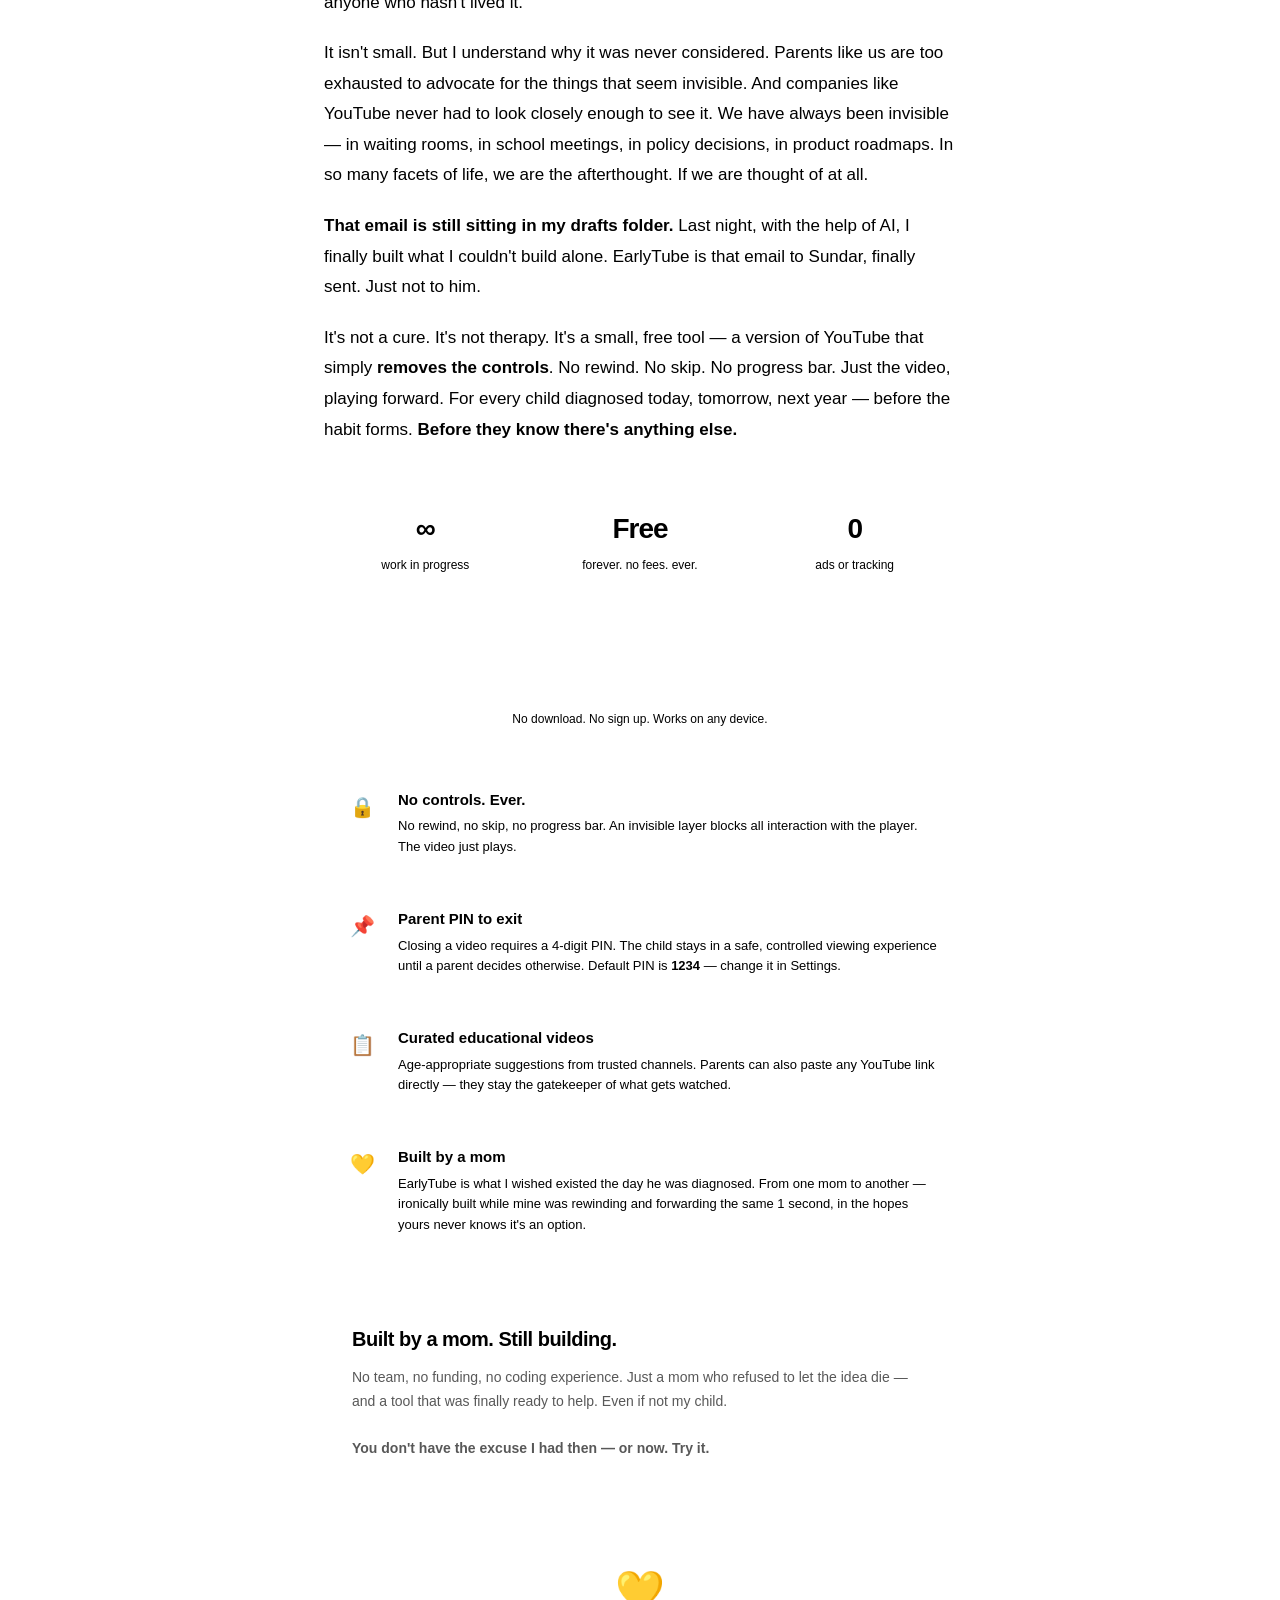
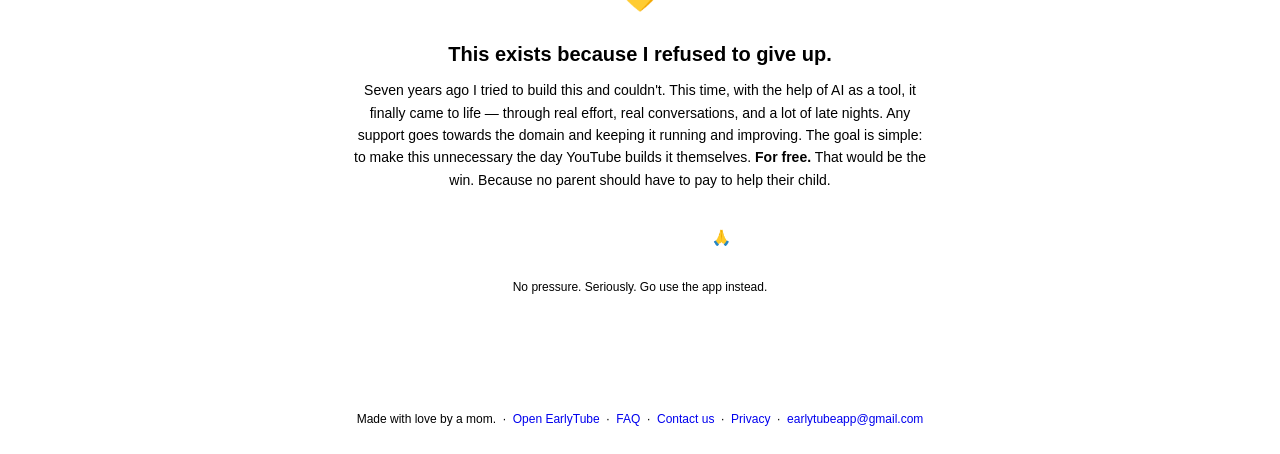
==== commit bde787b4: "Update about.html" ====
--- a/about.html
+++ b/about.html
@@ -11,7 +11,7 @@
 <meta name="description" content="Why EarlyTube exists. One parent, one night, one big idea."/>
 <link rel="apple-touch-icon" href="icon.png"/>
 <link rel="icon" type="image/png" href="icon.png"/>
-<!-- Google tag (gtag.js) -->
+<link rel="stylesheet" href="theme.css"/>
 <script async src="https://www.googletagmanager.com/gtag/js?id=G-2DFE2R37G1"></script>
 <script>
   window.dataLayer = window.dataLayer || [];
@@ -19,28 +19,17 @@
   gtag('js', new Date());
   gtag('config', 'G-2DFE2R37G1');
 </script>
-<div style="position:fixed;bottom:16px;right:12px;z-index:999;">
-  <a href="https://translate.google.com/translate?sl=en&tl=auto&u=https://earlytube.github.io/about.html" target="_blank" style="display:flex;align-items:center;gap:6px;background:white;border:1px solid #E8EAF0;border-radius:20px;padding:8px 14px;font-size:12px;font-weight:600;color:#1A1D23;text-decoration:none;box-shadow:0 2px 8px rgba(0,0,0,0.1);">🌐 Translate</a>
-</div>
 <style>
   @import url('https://fonts.googleapis.com/css2?family=Inter:wght@400;500;600;700;800&display=swap');
-  :root {
-    --red:#E53935;--red-light:#FFEBEE;
-    --bg:#F7F8FA;--card:#FFFFFF;--border:#E8EAF0;
-    --text:#1A1D23;--text-2:#6B7280;--text-3:#9CA3AF;
-    --radius:16px;
-  }
-  @media(prefers-color-scheme:dark){
-    :root{
-      --bg:#0F0F11;--card:#1C1C1E;--border:#2C2C2E;
-      --text:#F2F2F7;--text-2:#9CA3AF;--text-3:#6B7280;
-      --red-light:#2C1A1A;
-    }
-    .info-card{background:#2C1A1A!important;border-color:#5C2020!important;}
-    .info-card p{color:#FCA5A5!important;}
-  }
-  *{margin:0;padding:0;box-sizing:border-box;}
-  body{background:var(--bg);color:var(--text);font-family:'Inter',-apple-system,sans-serif;line-height:1.7;}
+
+/* colours from theme.css */
+
+@media(prefers-color-scheme:dark){
+.night-card{background:#F2F2F7!important;color:#0F0F11!important;}
+}
+
+*{margin:0;padding:0;box-sizing:border-box;}
+body{background:var(–bg);color:var(–text);font-family:‘Inter’,-apple-system,sans-serif;line-height:1.7;}
 
 nav{display:flex;align-items:center;justify-content:space-between;padding:20px 24px;max-width:680px;margin:0 auto;}
 .nav-brand{display:flex;align-items:center;gap:10px;text-decoration:none;color:var(–text);}
@@ -73,7 +62,6 @@
 
 .night-banner{max-width:680px;margin:40px auto;padding:0 24px;}
 .night-card{background:var(–text);color:var(–bg);border-radius:var(–radius);padding:28px;position:relative;overflow:hidden;}
-@media(prefers-color-scheme:dark){.night-card{background:#F2F2F7;color:#0F0F11;}}
 .night-card h3{font-size:20px;font-weight:800;margin-bottom:10px;letter-spacing:-0.5px;}
 .night-card p{font-size:14px;opacity:0.65;line-height:1.7;}
 .night-badge{position:absolute;top:20px;right:20px;background:var(–red);color:white;font-size:11px;font-weight:700;padding:4px 10px;border-radius:20px;text-transform:uppercase;letter-spacing:0.5px;}
@@ -83,8 +71,10 @@
 .donate-emoji{font-size:40px;margin-bottom:12px;}
 .donate-card h3{font-size:20px;font-weight:700;margin-bottom:8px;}
 .donate-card p{font-size:14px;color:var(–text-2);margin-bottom:20px;line-height:1.6;}
-.donate-btn{display:inline-block;background:#E53935!important;color:white!important;font-size:15px;font-weight:600;padding:14px 28px;border-radius:12px;text-decoration:none;font-family:inherit;}
+.donate-btn{display:inline-block;background:var(–red);color:white;font-size:15px;font-weight:600;padding:14px 28px;border-radius:12px;text-decoration:none;font-family:inherit;}
 .donate-note{font-size:12px;color:var(–text-3);margin-top:12px;}
+
+.cta-btn{display:inline-block;background:var(–red);color:white;font-size:17px;font-weight:700;padding:18px 48px;border-radius:14px;text-decoration:none;letter-spacing:-0.3px;}
 
 footer{border-top:1px solid var(–border);padding:24px;text-align:center;font-size:12px;color:var(–text-3);}
 footer a{color:var(–red);text-decoration:none;}
@@ -92,6 +82,10 @@
 
 </head>
 <body>
+
+<div style="position:fixed;bottom:16px;right:12px;z-index:999;">
+  <a href="https://translate.google.com/translate?sl=en&tl=auto&u=https://earlytube.github.io/about.html" target="_blank" style="display:flex;align-items:center;gap:6px;background:var(--card);border:1px solid var(--border);border-radius:20px;padding:8px 14px;font-size:12px;font-weight:600;color:var(--text);text-decoration:none;box-shadow:0 2px 8px rgba(0,0,0,0.1);">🌐 Translate</a>
+</div>
 
 <nav>
   <a class="nav-brand" href="index.html">
@@ -137,7 +131,7 @@
 </div>
 
 <div style="max-width:680px;margin:0 auto 40px;padding:0 24px;text-align:center;">
-  <a href="index.html" target="_blank" style="display:inline-block;background:#E53935;color:white;font-size:17px;font-weight:700;padding:18px 48px;border-radius:14px;text-decoration:none;letter-spacing:-0.3px;">Open EarlyTube — it's free →</a>
+  <a class="cta-btn" href="index.html" target="_blank">Open EarlyTube — it's free →</a>
   <div style="font-size:12px;color:var(--text-3);margin-top:10px;">No download. No sign up. Works on any device.</div>
 </div>
 
@@ -190,6 +184,7 @@
     <div class="donate-note">No pressure. Seriously. Go use the app instead.</div>
   </div>
 </div>
+
 <footer>
   Made with love by a mom. &nbsp;·&nbsp;
   <a href="index.html" target="_blank">Open EarlyTube</a> &nbsp;·&nbsp;
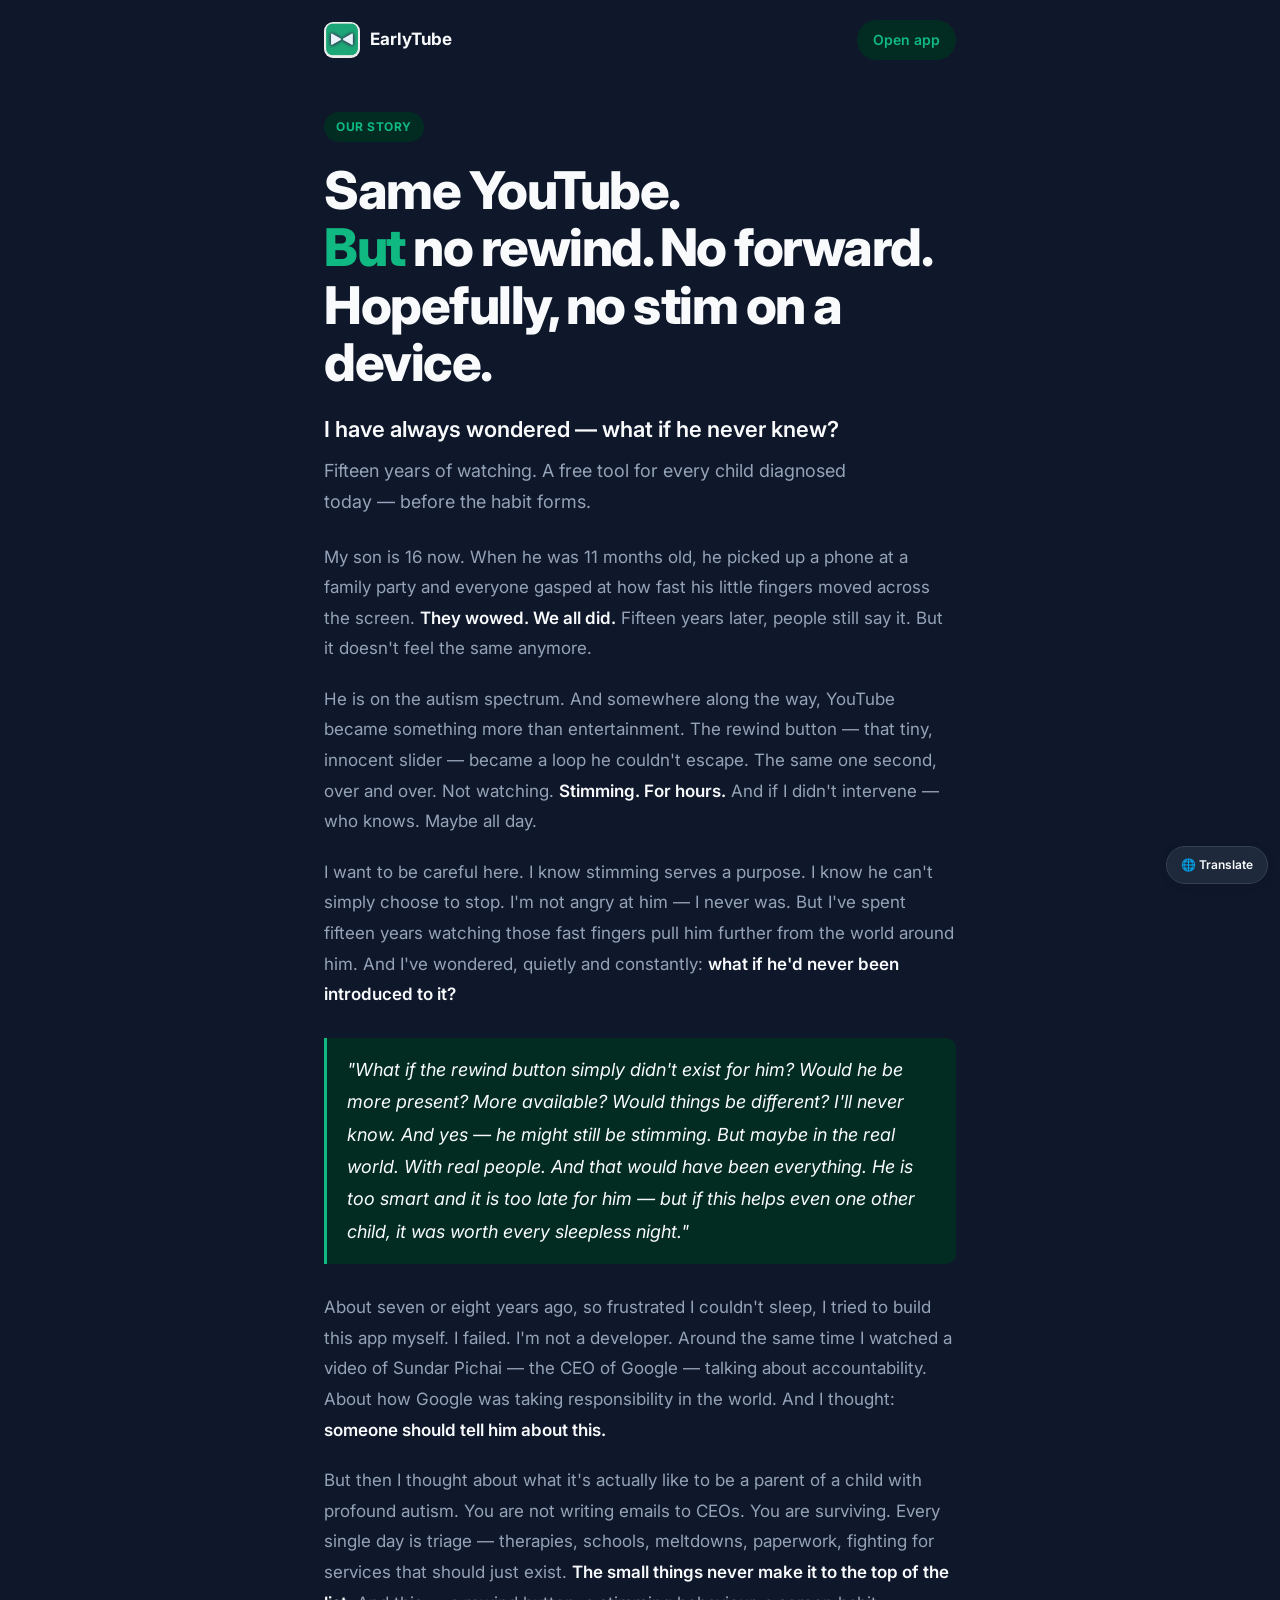
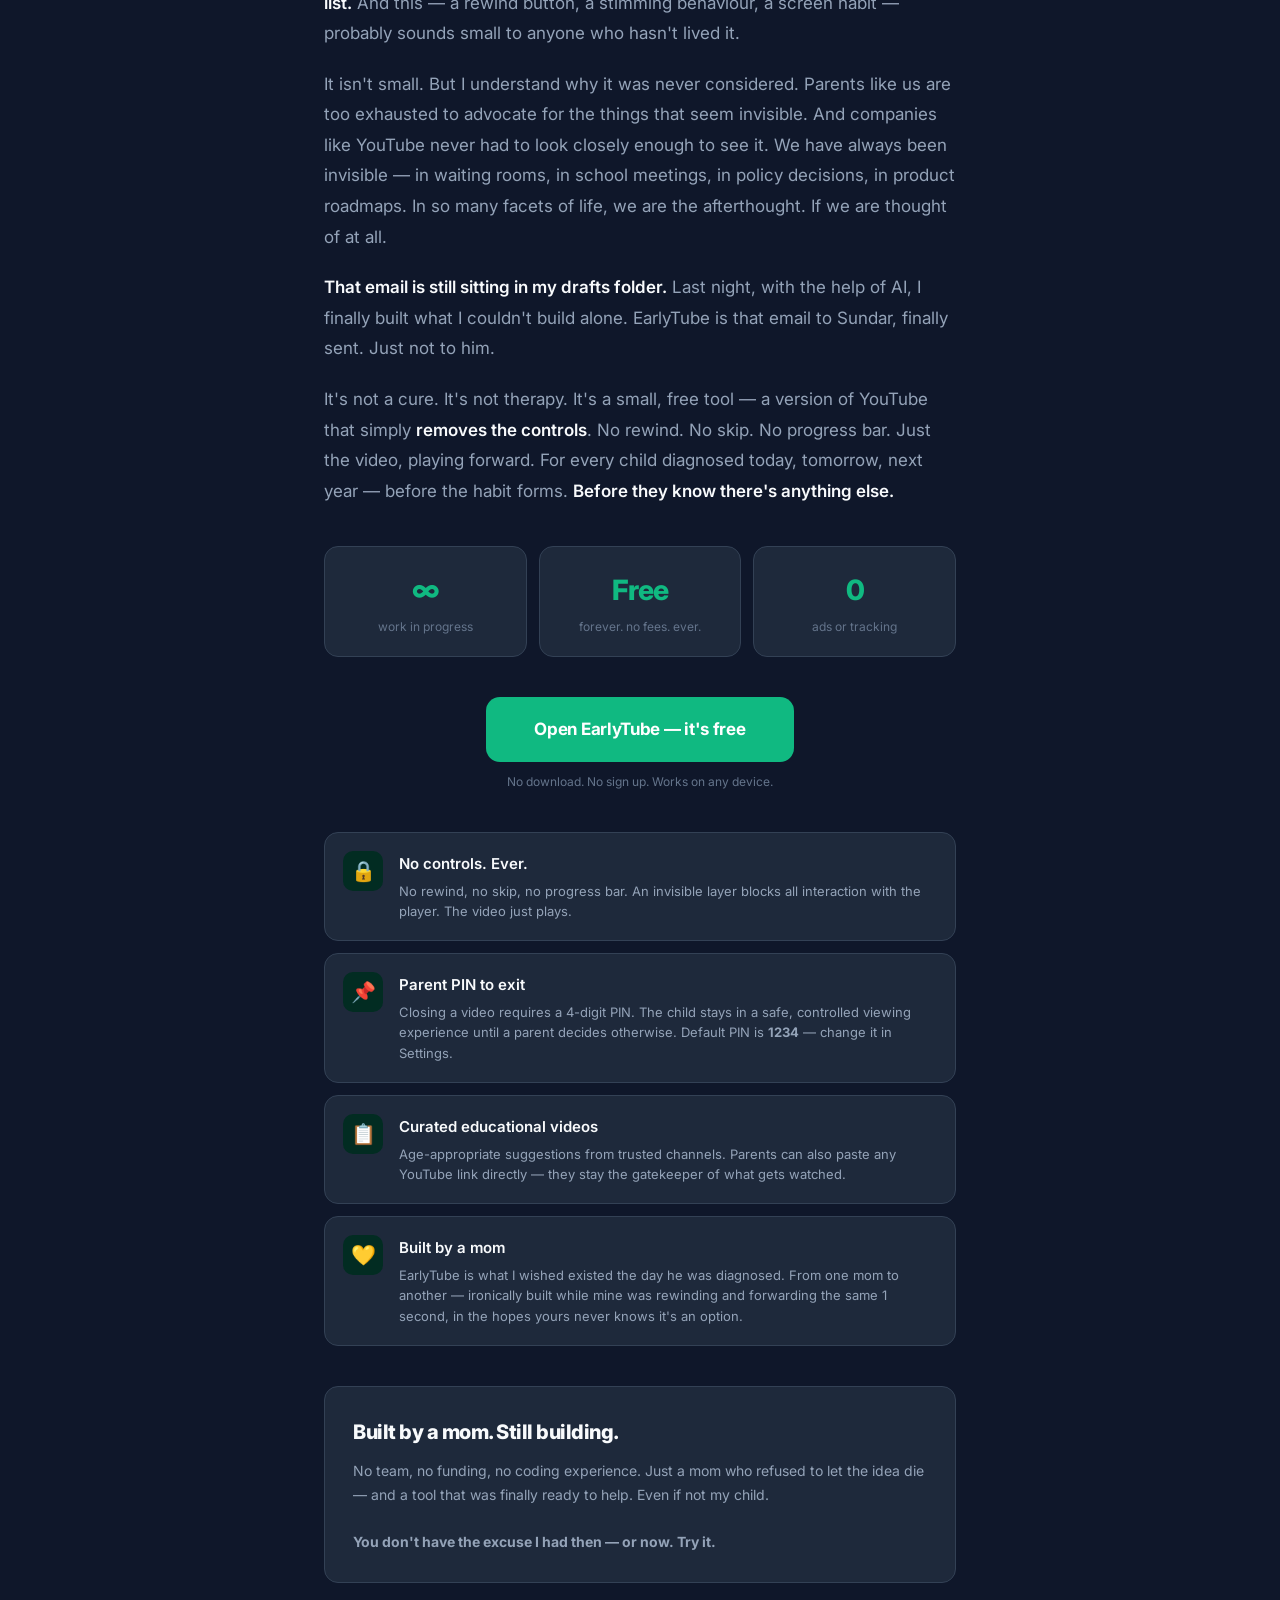
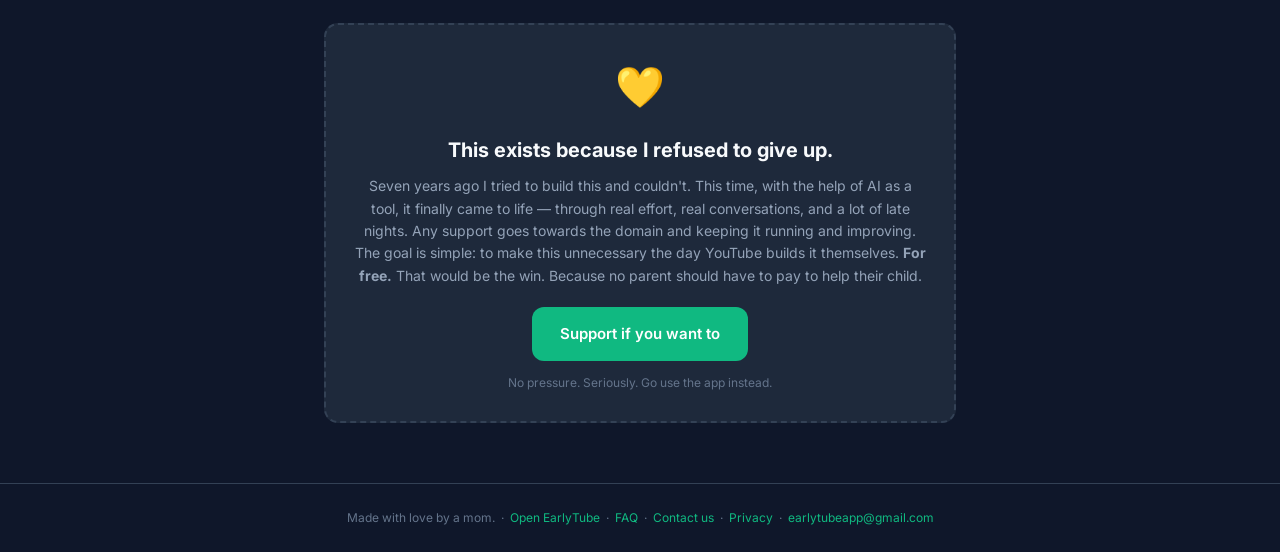
==== commit 9595e41b: "Update about.html" ====
--- a/about.html
+++ b/about.html
@@ -1,5 +1,4 @@
 <!DOCTYPE html>
-
 <html lang="en">
 <head>
 <meta charset="UTF-8"/>
@@ -20,71 +19,63 @@
   gtag('config', 'G-2DFE2R37G1');
 </script>
 <style>
-  @import url('https://fonts.googleapis.com/css2?family=Inter:wght@400;500;600;700;800&display=swap');
-
-/* colours from theme.css */
-
-@media(prefers-color-scheme:dark){
-.night-card{background:#F2F2F7!important;color:#0F0F11!important;}
-}
+@import url('https://fonts.googleapis.com/css2?family=Inter:wght@400;500;600;700;800&display=swap');
 
 *{margin:0;padding:0;box-sizing:border-box;}
-body{background:var(–bg);color:var(–text);font-family:‘Inter’,-apple-system,sans-serif;line-height:1.7;}
+body{background:var(--bg);color:var(--text);font-family:'Inter',-apple-system,sans-serif;line-height:1.7;}
 
 nav{display:flex;align-items:center;justify-content:space-between;padding:20px 24px;max-width:680px;margin:0 auto;}
-.nav-brand{display:flex;align-items:center;gap:10px;text-decoration:none;color:var(–text);}
-.nav-name{font-size:17px;font-weight:700;}
-.nav-link{font-size:14px;color:var(–red);font-weight:600;text-decoration:none;background:var(–red-light);padding:8px 16px;border-radius:20px;}
+.nav-brand{display:flex;align-items:center;gap:10px;text-decoration:none;color:var(--text);}
+.nav-name{font-size:17px;font-weight:700;color:var(--text);}
+.nav-link{font-size:14px;color:var(--red);font-weight:600;text-decoration:none;background:var(--red-light);padding:8px 16px;border-radius:20px;}
 
 .hero{max-width:680px;margin:0 auto;padding:32px 24px 0;}
-.hero-eyebrow{display:inline-flex;align-items:center;gap:6px;background:var(–red-light);color:var(–red);font-size:12px;font-weight:700;padding:5px 12px;border-radius:20px;margin-bottom:20px;text-transform:uppercase;letter-spacing:0.5px;}
-.hero h1{font-size:clamp(32px,6vw,52px);font-weight:800;letter-spacing:-1.5px;line-height:1.1;margin-bottom:20px;}
-.hero h1 span{color:var(–red);}
-.hero-sub{font-size:18px;color:var(–text-2);line-height:1.7;max-width:560px;margin-bottom:0;}
+.hero-eyebrow{display:inline-flex;align-items:center;gap:6px;background:var(--red-light);color:var(--red);font-size:12px;font-weight:700;padding:5px 12px;border-radius:20px;margin-bottom:20px;text-transform:uppercase;letter-spacing:0.5px;}
+.hero h1{font-size:clamp(32px,6vw,52px);font-weight:800;letter-spacing:-1.5px;line-height:1.1;margin-bottom:20px;color:var(--text);}
+.hero h1 span{color:var(--red);}
+.hero-sub{font-size:18px;color:var(--text-2);line-height:1.7;max-width:560px;margin-bottom:0;}
 
 .story{max-width:680px;margin:0 auto;padding:24px 24px 0;}
-.story p{font-size:17px;color:var(–text-2);margin-bottom:20px;line-height:1.8;}
-.story p strong{color:var(–text);font-weight:600;}
-.story .highlight{background:var(–red-light);border-left:3px solid var(–red);padding:16px 20px;border-radius:0 10px 10px 0;margin:28px 0;}
-.story .highlight p{color:var(–text);font-size:18px;font-style:italic;margin:0;}
+.story p{font-size:17px;color:var(--text-2);margin-bottom:20px;line-height:1.8;}
+.story p strong{color:var(--text);font-weight:600;}
+.story .highlight{background:var(--red-light);border-left:3px solid var(--red);padding:16px 20px;border-radius:0 10px 10px 0;margin:28px 0;}
+.story .highlight p{color:var(--text);font-size:18px;font-style:italic;margin:0;}
 
 .stats{display:grid;grid-template-columns:repeat(3,1fr);gap:12px;max-width:680px;margin:40px auto;padding:0 24px;}
-.stat{background:var(–card);border:1px solid var(–border);border-radius:var(–radius);padding:20px;text-align:center;}
-.stat-number{font-size:28px;font-weight:800;color:var(–red);letter-spacing:-1px;}
-.stat-label{font-size:12px;color:var(–text-3);margin-top:4px;line-height:1.4;}
+.stat{background:var(--card);border:1px solid var(--border);border-radius:var(--radius);padding:20px;text-align:center;}
+.stat-number{font-size:28px;font-weight:800;color:var(--red);letter-spacing:-1px;}
+.stat-label{font-size:12px;color:var(--text-3);margin-top:4px;line-height:1.4;}
 
 .why-section{max-width:680px;margin:0 auto;padding:0 24px;}
 .why-grid{display:flex;flex-direction:column;gap:12px;margin-top:20px;}
-.why-item{display:flex;gap:16px;align-items:flex-start;background:var(–card);border:1px solid var(–border);border-radius:var(–radius);padding:18px;}
-.why-icon{width:40px;height:40px;border-radius:10px;display:flex;align-items:center;justify-content:center;font-size:20px;flex-shrink:0;background:var(–red-light);}
-.why-title{font-size:15px;font-weight:600;margin-bottom:4px;}
-.why-text{font-size:13px;color:var(–text-2);line-height:1.6;}
+.why-item{display:flex;gap:16px;align-items:flex-start;background:var(--card);border:1px solid var(--border);border-radius:var(--radius);padding:18px;}
+.why-icon{width:40px;height:40px;border-radius:10px;display:flex;align-items:center;justify-content:center;font-size:20px;flex-shrink:0;background:var(--red-light);}
+.why-title{font-size:15px;font-weight:600;margin-bottom:4px;color:var(--text);}
+.why-text{font-size:13px;color:var(--text-2);line-height:1.6;}
 
 .night-banner{max-width:680px;margin:40px auto;padding:0 24px;}
-.night-card{background:var(–text);color:var(–bg);border-radius:var(–radius);padding:28px;position:relative;overflow:hidden;}
-.night-card h3{font-size:20px;font-weight:800;margin-bottom:10px;letter-spacing:-0.5px;}
-.night-card p{font-size:14px;opacity:0.65;line-height:1.7;}
-.night-badge{position:absolute;top:20px;right:20px;background:var(–red);color:white;font-size:11px;font-weight:700;padding:4px 10px;border-radius:20px;text-transform:uppercase;letter-spacing:0.5px;}
+.night-card{background:var(--card);border:1px solid var(--border);border-radius:var(--radius);padding:28px;position:relative;overflow:hidden;}
+.night-card h3{font-size:20px;font-weight:800;margin-bottom:10px;letter-spacing:-0.5px;color:var(--text);}
+.night-card p{font-size:14px;color:var(--text-2);line-height:1.7;}
 
 .donate-section{max-width:680px;margin:0 auto;padding:0 24px 60px;}
-.donate-card{background:var(–card);border:2px dashed var(–border);border-radius:var(–radius);padding:28px;text-align:center;}
+.donate-card{background:var(--card);border:2px dashed var(--border);border-radius:var(--radius);padding:28px;text-align:center;}
 .donate-emoji{font-size:40px;margin-bottom:12px;}
-.donate-card h3{font-size:20px;font-weight:700;margin-bottom:8px;}
-.donate-card p{font-size:14px;color:var(–text-2);margin-bottom:20px;line-height:1.6;}
-.donate-btn{display:inline-block;background:var(–red);color:white;font-size:15px;font-weight:600;padding:14px 28px;border-radius:12px;text-decoration:none;font-family:inherit;}
-.donate-note{font-size:12px;color:var(–text-3);margin-top:12px;}
+.donate-card h3{font-size:20px;font-weight:700;margin-bottom:8px;color:var(--text);}
+.donate-card p{font-size:14px;color:var(--text-2);margin-bottom:20px;line-height:1.6;}
+.donate-btn{display:inline-block;background:var(--red);color:white;font-size:15px;font-weight:600;padding:14px 28px;border-radius:12px;text-decoration:none;font-family:inherit;}
+.donate-note{font-size:12px;color:var(--text-3);margin-top:12px;}
 
-.cta-btn{display:inline-block;background:var(–red);color:white;font-size:17px;font-weight:700;padding:18px 48px;border-radius:14px;text-decoration:none;letter-spacing:-0.3px;}
+.cta-btn{display:inline-block;background:var(--red);color:white;font-size:17px;font-weight:700;padding:18px 48px;border-radius:14px;text-decoration:none;letter-spacing:-0.3px;}
 
-footer{border-top:1px solid var(–border);padding:24px;text-align:center;font-size:12px;color:var(–text-3);}
-footer a{color:var(–red);text-decoration:none;}
+footer{border-top:1px solid var(--border);padding:24px;text-align:center;font-size:12px;color:var(--text-3);}
+footer a{color:var(--red);text-decoration:none;}
 </style>
-
 </head>
 <body>
 
 <div style="position:fixed;bottom:16px;right:12px;z-index:999;">
-  <a href="https://translate.google.com/translate?sl=en&tl=auto&u=https://earlytube.github.io/about.html" target="_blank" style="display:flex;align-items:center;gap:6px;background:var(--card);border:1px solid var(--border);border-radius:20px;padding:8px 14px;font-size:12px;font-weight:600;color:var(--text);text-decoration:none;box-shadow:0 2px 8px rgba(0,0,0,0.1);">🌐 Translate</a>
+  <a href="https://translate.google.com/translate?sl=en&tl=auto&u=https://earlytube.github.io/about.html" target="_blank" style="display:flex;align-items:center;gap:6px;background:var(--card);border:1px solid var(--border);border-radius:20px;padding:8px 14px;font-size:12px;font-weight:600;color:var(--text);text-decoration:none;box-shadow:0 2px 8px rgba(0,0,0,0.1);">&#127760; Translate</a>
 </div>
 
 <nav>
@@ -92,11 +83,11 @@
     <img src="icon.png" style="width:36px;height:36px;border-radius:9px;flex-shrink:0;"/>
     <span class="nav-name">EarlyTube</span>
   </a>
-  <a class="nav-link" href="index.html" target="_blank">Open app →</a>
+  <a class="nav-link" href="index.html" target="_blank">Open app</a>
 </nav>
 
 <div class="hero">
-  <div class="hero-eyebrow">✦ Our story</div>
+  <div class="hero-eyebrow">Our story</div>
   <h1>Same YouTube.<br/><span>But</span> no rewind. No forward. Hopefully, no stim on a device.</h1>
   <p class="hero-sub" style="font-size:22px;font-weight:600;color:var(--text);margin-bottom:8px;">I have always wondered — what if he never knew?</p>
   <p class="hero-sub">Fifteen years of watching. A free tool for every child diagnosed today — before the habit forms.</p>
@@ -125,41 +116,41 @@
 </div>
 
 <div class="stats">
-  <div class="stat"><div class="stat-number">∞</div><div class="stat-label">work in progress</div></div>
+  <div class="stat"><div class="stat-number">&#8734;</div><div class="stat-label">work in progress</div></div>
   <div class="stat"><div class="stat-number">Free</div><div class="stat-label">forever. no fees. ever.</div></div>
   <div class="stat"><div class="stat-number">0</div><div class="stat-label">ads or tracking</div></div>
 </div>
 
 <div style="max-width:680px;margin:0 auto 40px;padding:0 24px;text-align:center;">
-  <a class="cta-btn" href="index.html" target="_blank">Open EarlyTube — it's free →</a>
+  <a class="cta-btn" href="index.html" target="_blank">Open EarlyTube — it's free</a>
   <div style="font-size:12px;color:var(--text-3);margin-top:10px;">No download. No sign up. Works on any device.</div>
 </div>
 
 <div class="why-section">
   <div class="why-grid">
     <div class="why-item">
-      <div class="why-icon">🔒</div>
+      <div class="why-icon">&#128274;</div>
       <div>
         <div class="why-title">No controls. Ever.</div>
         <div class="why-text">No rewind, no skip, no progress bar. An invisible layer blocks all interaction with the player. The video just plays.</div>
       </div>
     </div>
     <div class="why-item">
-      <div class="why-icon">📌</div>
+      <div class="why-icon">&#128204;</div>
       <div>
         <div class="why-title">Parent PIN to exit</div>
         <div class="why-text">Closing a video requires a 4-digit PIN. The child stays in a safe, controlled viewing experience until a parent decides otherwise. Default PIN is <strong>1234</strong> — change it in Settings.</div>
       </div>
     </div>
     <div class="why-item">
-      <div class="why-icon">📋</div>
+      <div class="why-icon">&#128203;</div>
       <div>
         <div class="why-title">Curated educational videos</div>
         <div class="why-text">Age-appropriate suggestions from trusted channels. Parents can also paste any YouTube link directly — they stay the gatekeeper of what gets watched.</div>
       </div>
     </div>
     <div class="why-item">
-      <div class="why-icon">💛</div>
+      <div class="why-icon">&#128155;</div>
       <div>
         <div class="why-title">Built by a mom</div>
         <div class="why-text">EarlyTube is what I wished existed the day he was diagnosed. From one mom to another — ironically built while mine was rewinding and forwarding the same 1 second, in the hopes yours never knows it's an option.</div>
@@ -177,10 +168,10 @@
 
 <div class="donate-section">
   <div class="donate-card">
-    <div class="donate-emoji">💛</div>
+    <div class="donate-emoji">&#128155;</div>
     <h3>This exists because I refused to give up.</h3>
     <p>Seven years ago I tried to build this and couldn't. This time, with the help of AI as a tool, it finally came to life — through real effort, real conversations, and a lot of late nights. Any support goes towards the domain and keeping it running and improving. The goal is simple: to make this unnecessary the day YouTube builds it themselves. <strong>For free.</strong> That would be the win. Because no parent should have to pay to help their child.</p>
-    <a class="donate-btn" href="https://ko-fi.com/earlytube" target="_blank">Support if you want to 🙏</a>
+    <a class="donate-btn" href="https://ko-fi.com/earlytube" target="_blank">Support if you want to</a>
     <div class="donate-note">No pressure. Seriously. Go use the app instead.</div>
   </div>
 </div>
--- a/theme.css
+++ b/theme.css
@@ -0,0 +1,56 @@
+/* ============================================================
+   EarlyTube — Theme File
+   Edit this file to change the look of the entire app.
+   ============================================================ */
+
+:root {
+  /* Primary action (buttons, links) — Calming Emerald */
+  --red:        #10B981;
+  --red-dark:   #059669;
+  --red-light:  #022C22;
+
+  /* Page */
+  --bg:         #0F172A;   /* Deep Navy Charcoal */
+  --card:       #1E293B;   /* Navy Slate         */
+  --border:     #334155;
+
+  /* Text */
+  --text:       #F8FAFC;   /* Clean Off-White    */
+  --text-2:     #94A3B8;
+  --text-3:     #64748B;
+
+  /* Accent — Soft Gold (tagline, highlights) */
+  --accent:     #F59E0B;
+
+  /* Misc surfaces */
+  --badge-bg:   #1E293B;
+  --video-bg:   #1E293B;
+  --input-bg:   #0F172A;
+
+  --shadow:     0 1px 4px rgba(0,0,0,0.4), 0 4px 16px rgba(0,0,0,0.3);
+  --radius:     14px;
+
+  /* Info / warning box */
+  --info-bg:      #1E293B;
+  --info-border:  #334155;
+  --info-text:    #F59E0B;
+
+  /* Video cards */
+  --video-card-bg:     #1E293B;
+  --video-card-border: #334155;
+  --video-card-radius: 20px;
+
+  /* Player screen */
+  --player-bg:         #020617;
+  --player-btn-bg:     #0F172A;
+  --player-btn-border: #1E293B;
+}
+
+/* ── Dark mode (already dark, deepen slightly) ── */
+@media (prefers-color-scheme: dark) {
+  :root {
+    --bg:    #080E1A;
+    --card:  #131E2E;
+    --border:#2A3A50;
+  }
+}
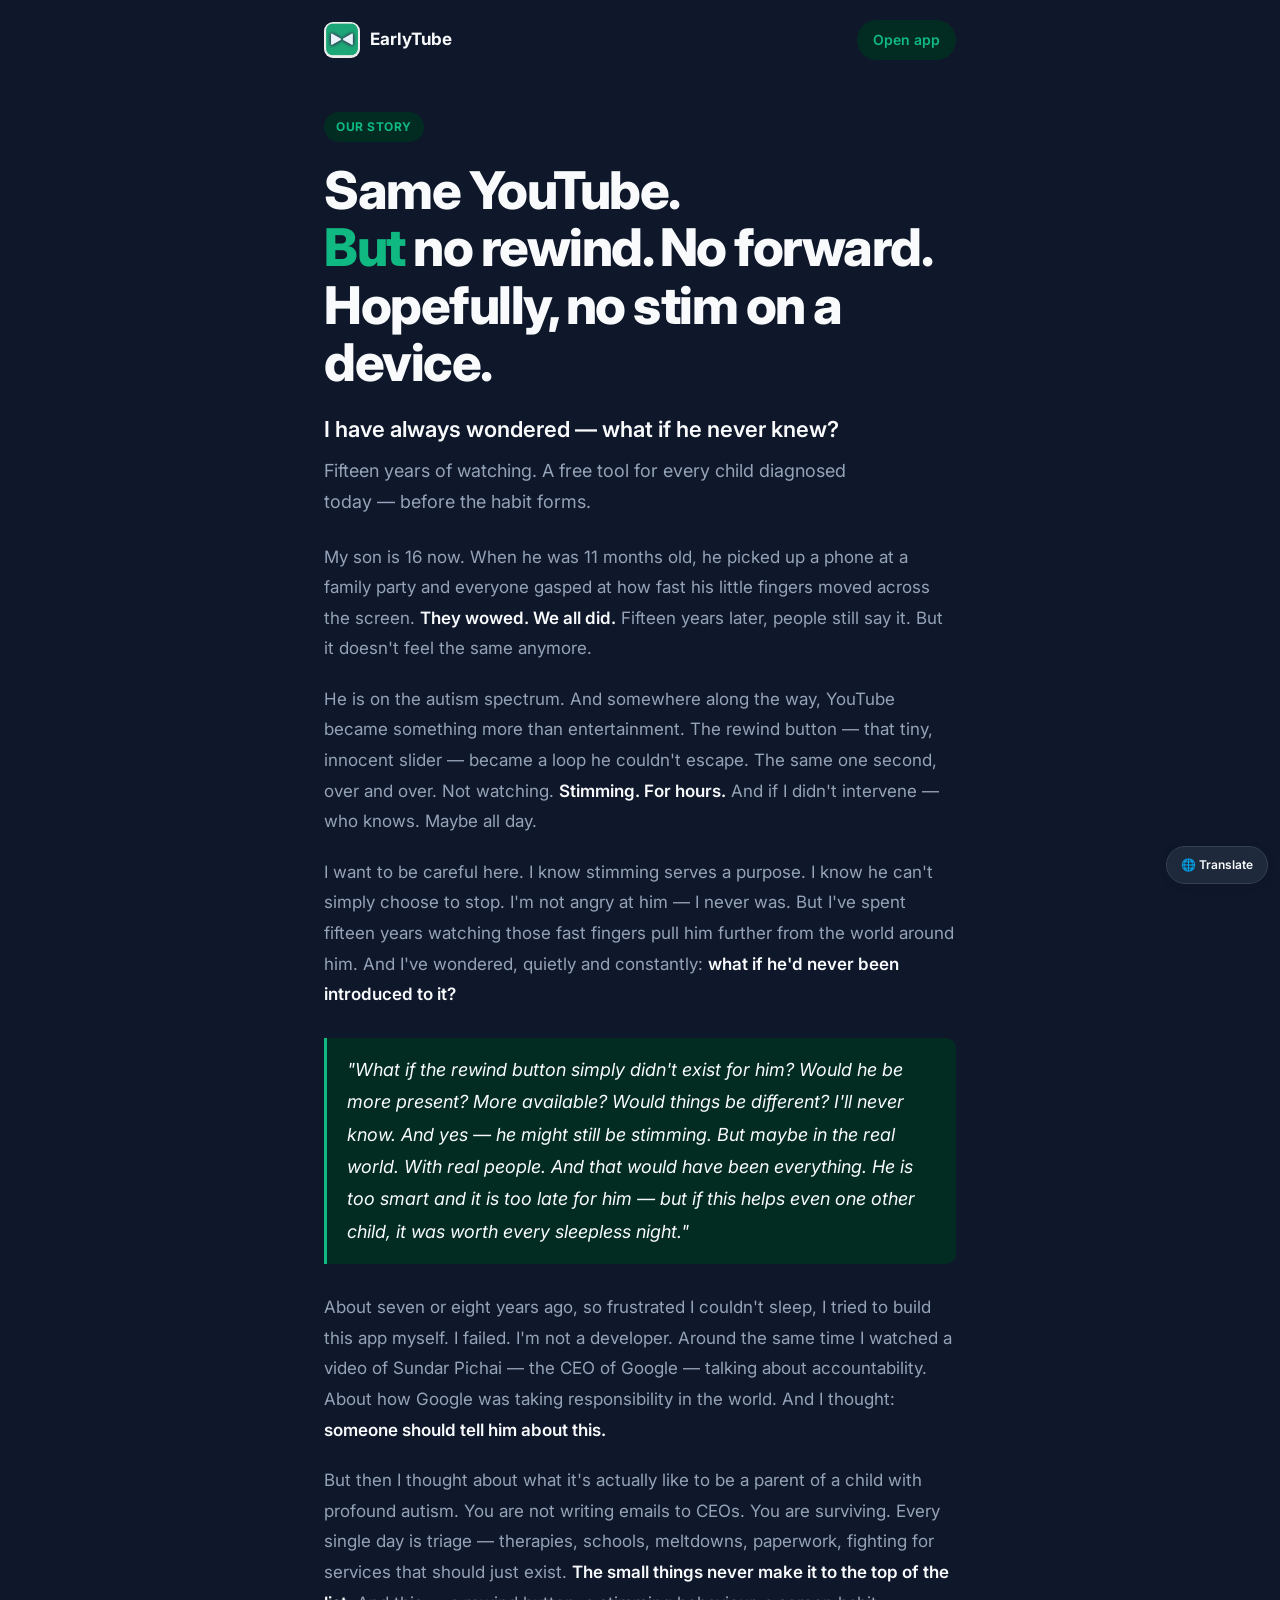
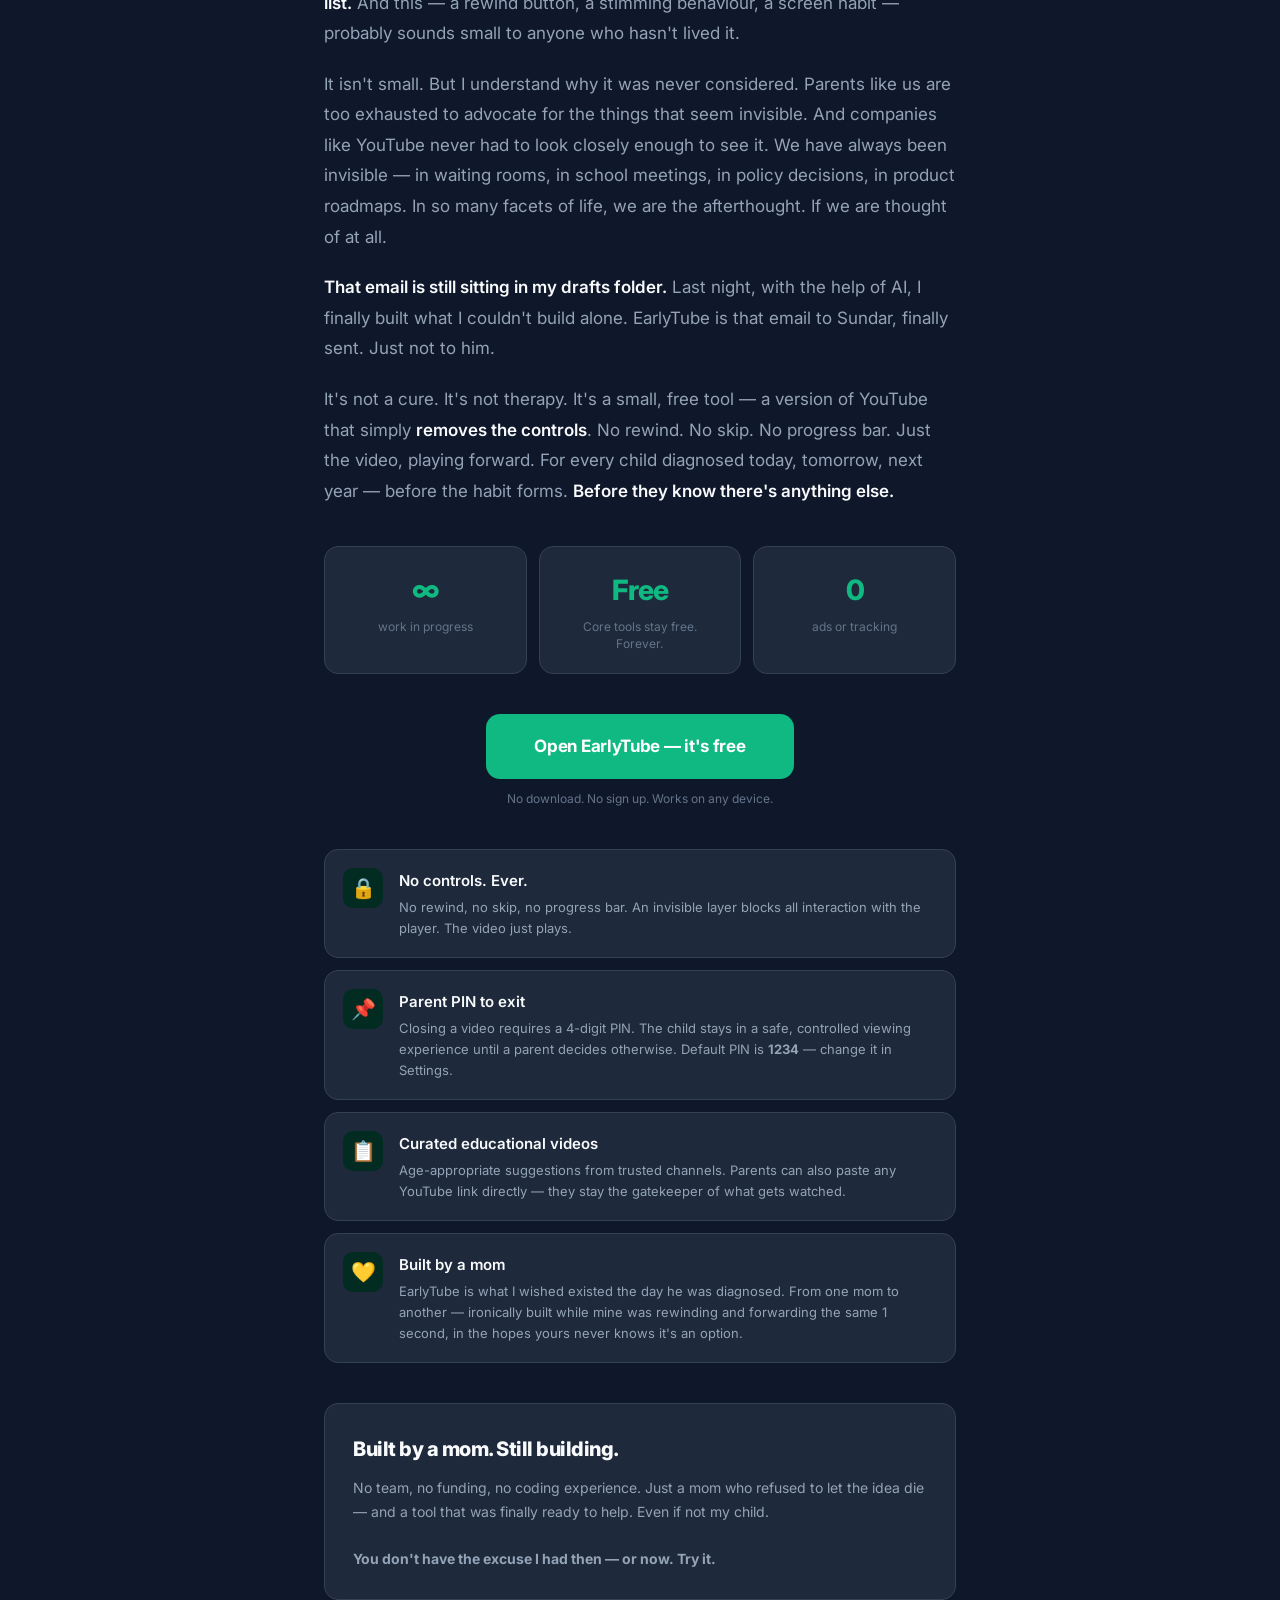
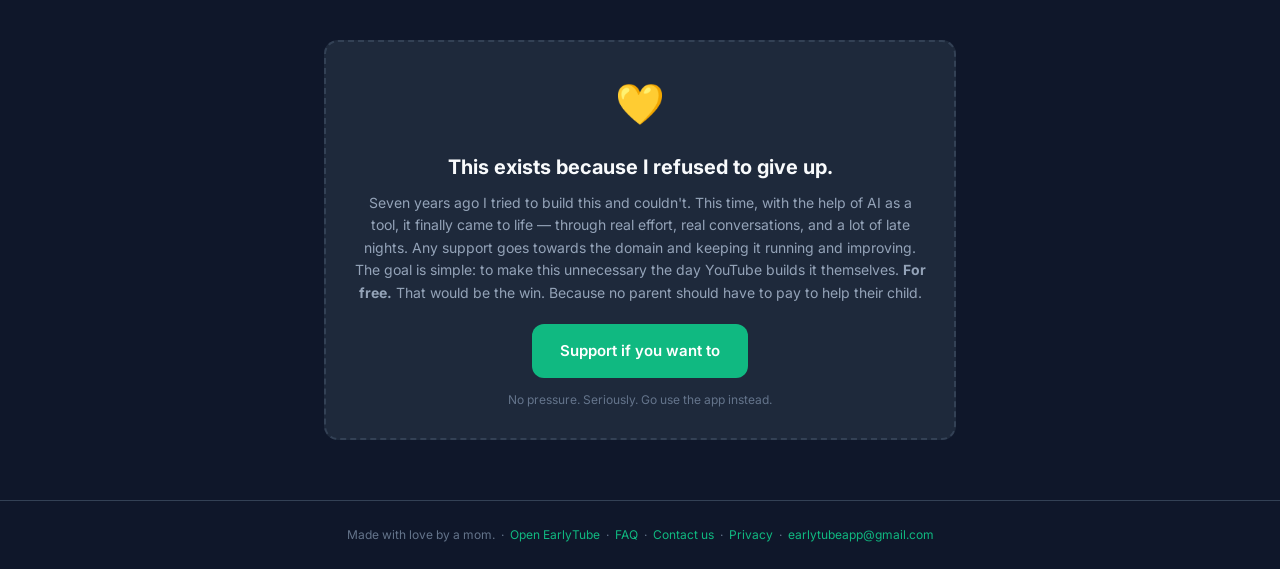
==== commit 6ffe4a62: "Update about.html" ====
--- a/about.html
+++ b/about.html
@@ -117,7 +117,7 @@
 
 <div class="stats">
   <div class="stat"><div class="stat-number">&#8734;</div><div class="stat-label">work in progress</div></div>
-  <div class="stat"><div class="stat-number">Free</div><div class="stat-label">forever. no fees. ever.</div></div>
+  <div class="stat"><div class="stat-number">Free</div><div class="stat-label">Core tools stay free. Forever.</div></div>
   <div class="stat"><div class="stat-number">0</div><div class="stat-label">ads or tracking</div></div>
 </div>
 
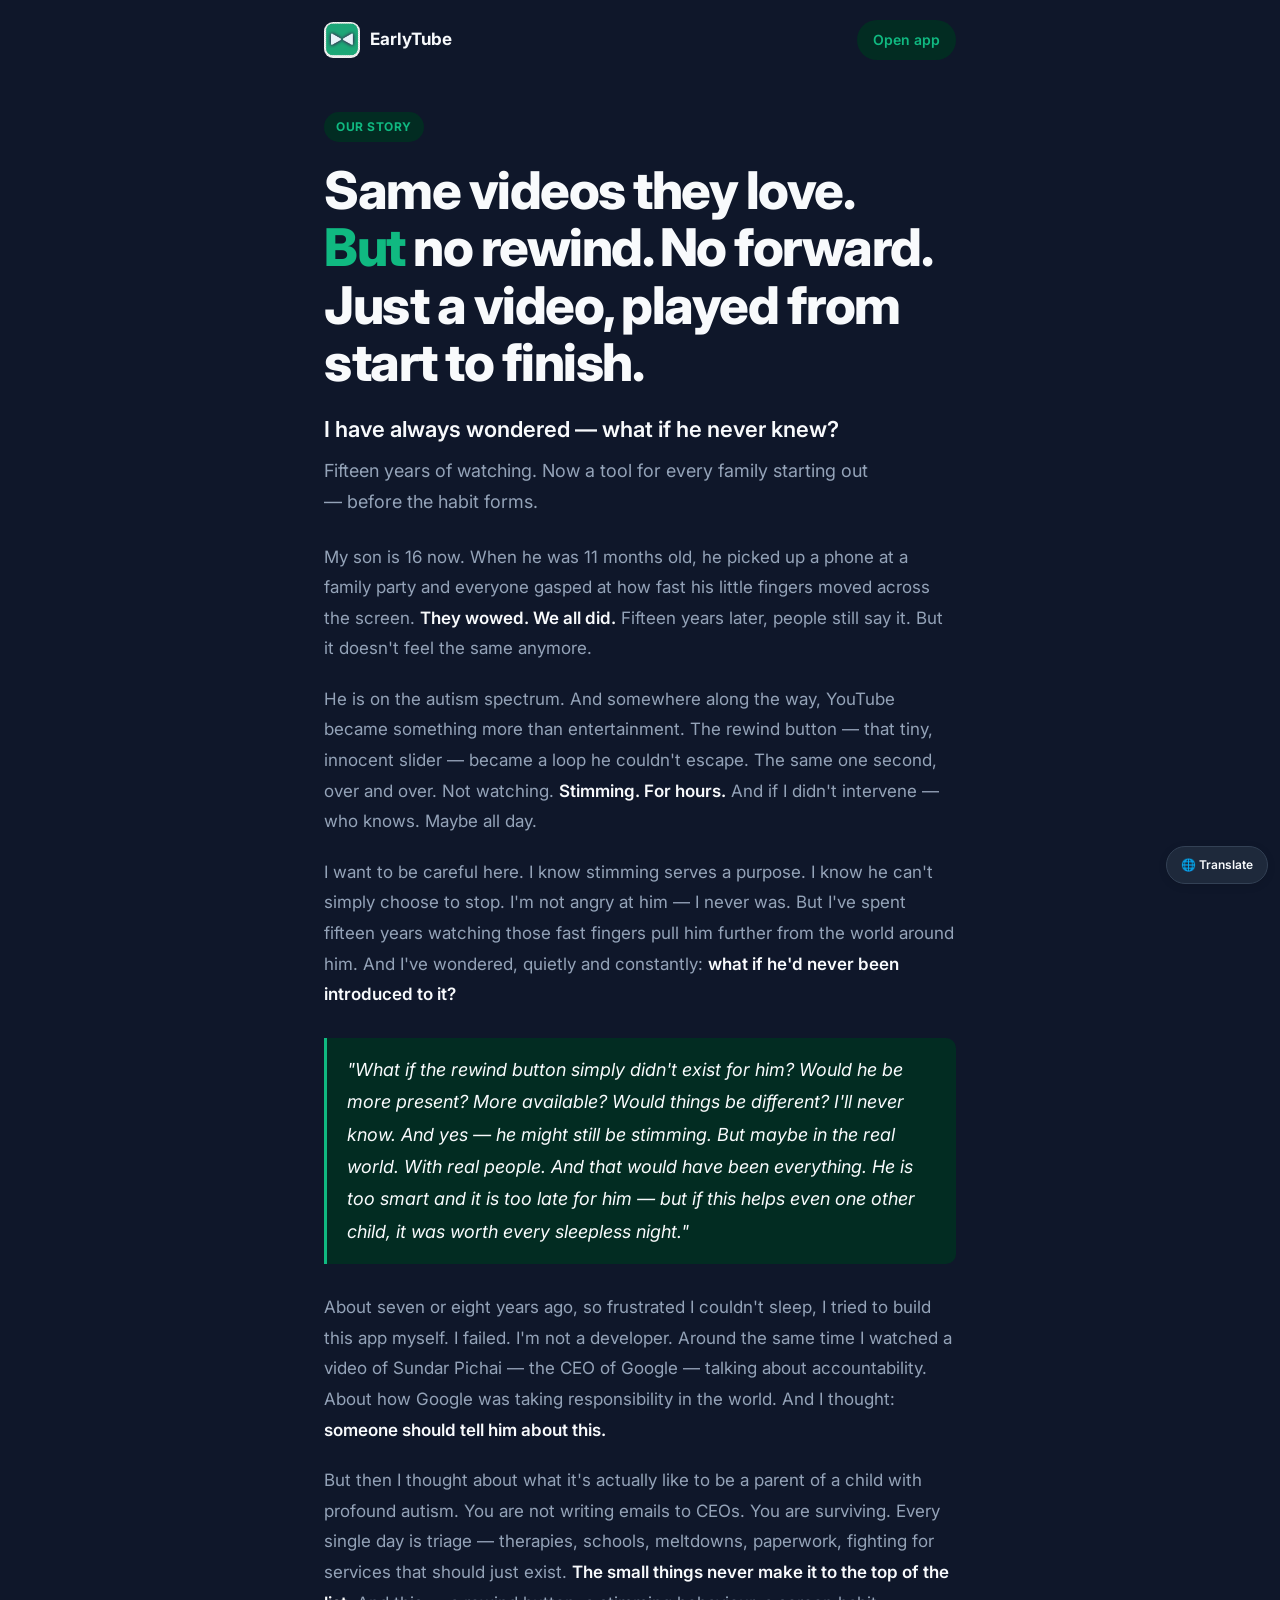
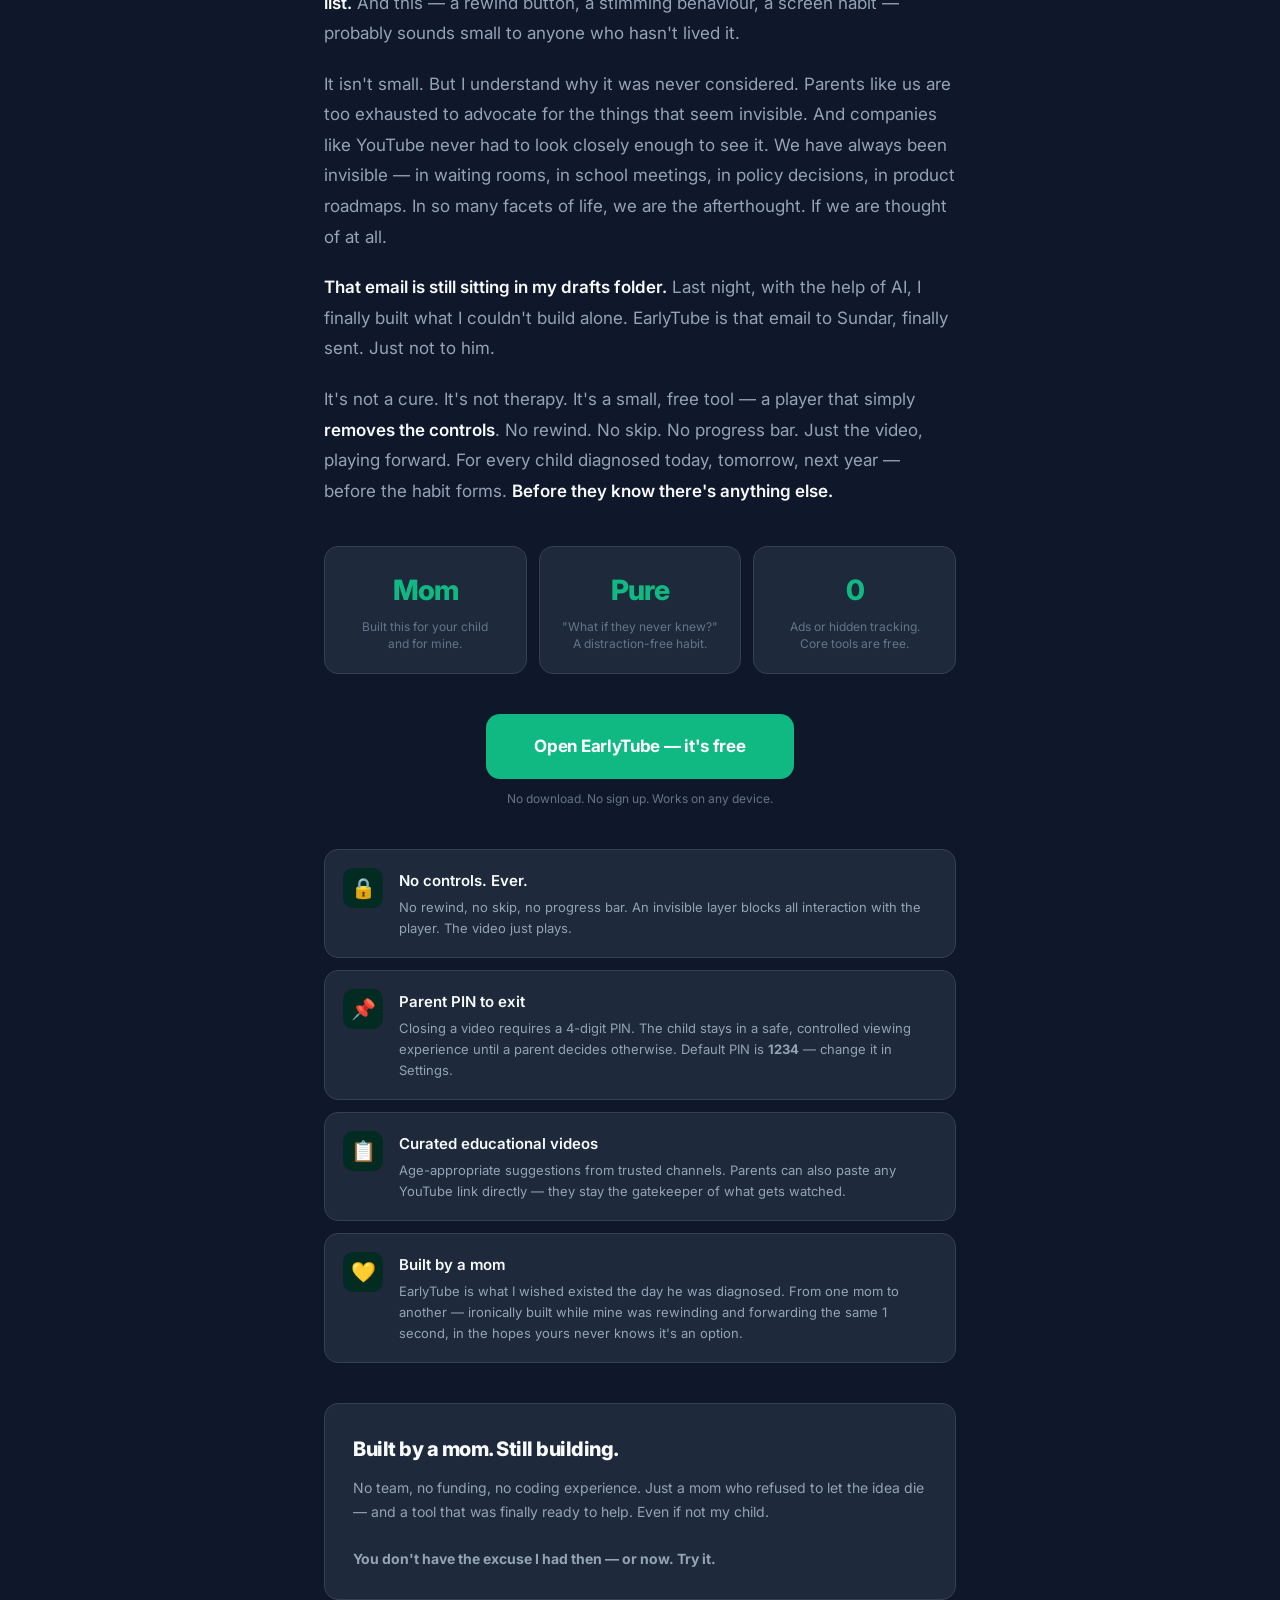
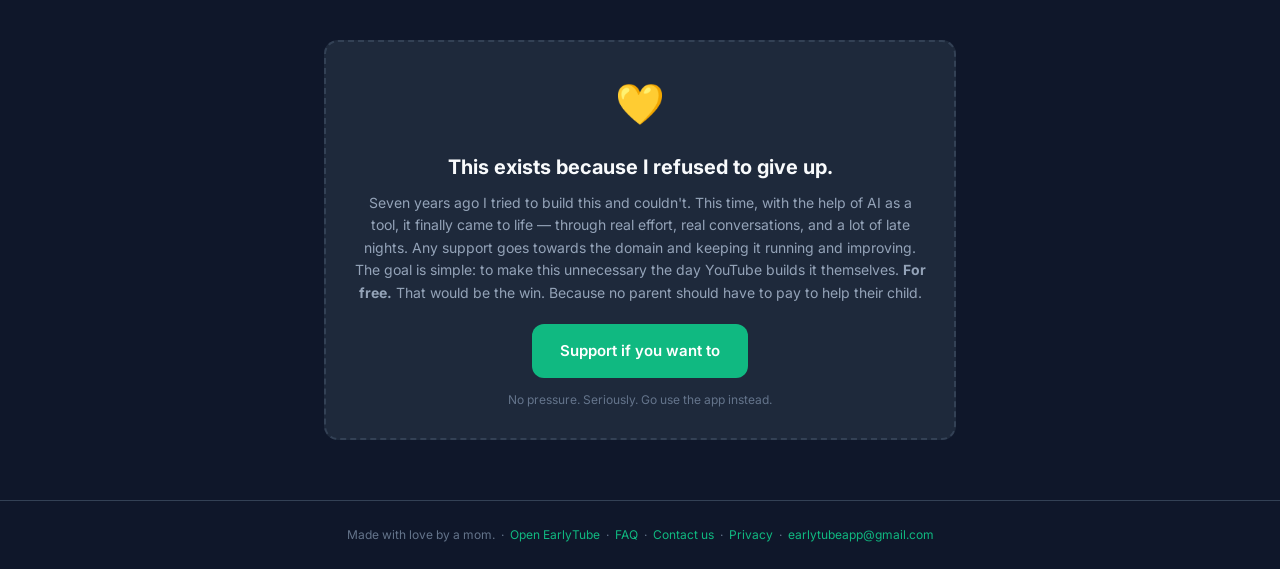
==== commit 18e23a65: "Update about.html" ====
--- a/about.html
+++ b/about.html
@@ -88,9 +88,9 @@
 
 <div class="hero">
   <div class="hero-eyebrow">Our story</div>
-  <h1>Same YouTube.<br/><span>But</span> no rewind. No forward. Hopefully, no stim on a device.</h1>
+  <h1>Same videos they love.<br/><span>But</span> no rewind. No forward. Just a video, played from start to finish.</h1>
   <p class="hero-sub" style="font-size:22px;font-weight:600;color:var(--text);margin-bottom:8px;">I have always wondered — what if he never knew?</p>
-  <p class="hero-sub">Fifteen years of watching. A free tool for every child diagnosed today — before the habit forms.</p>
+  <p class="hero-sub">Fifteen years of watching. Now a tool for every family starting out — before the habit forms.</p>
 </div>
 
 <div class="story">
@@ -112,14 +112,15 @@
 
   <p><strong>That email is still sitting in my drafts folder.</strong> Last night, with the help of AI, I finally built what I couldn't build alone. EarlyTube is that email to Sundar, finally sent. Just not to him.</p>
 
-  <p>It's not a cure. It's not therapy. It's a small, free tool — a version of YouTube that simply <strong>removes the controls</strong>. No rewind. No skip. No progress bar. Just the video, playing forward. For every child diagnosed today, tomorrow, next year — before the habit forms. <strong>Before they know there's anything else.</strong></p>
+  <p>It's not a cure. It's not therapy. It's a small, free tool — a player that simply <strong>removes the controls</strong>. No rewind. No skip. No progress bar. Just the video, playing forward. For every child diagnosed today, tomorrow, next year — before the habit forms. <strong>Before they know there's anything else.</strong></p>
 </div>
 
 <div class="stats">
-  <div class="stat"><div class="stat-number">&#8734;</div><div class="stat-label">work in progress</div></div>
-  <div class="stat"><div class="stat-number">Free</div><div class="stat-label">Core tools stay free. Forever.</div></div>
-  <div class="stat"><div class="stat-number">0</div><div class="stat-label">ads or tracking</div></div>
+  <div class="stat"><div class="stat-number">Mom</div><div class="stat-label">Built this for your child<br/>and for mine.</div></div>
+  <div class="stat"><div class="stat-number">Pure</div><div class="stat-label">"What if they never knew?"<br/>A distraction-free habit.</div></div>
+  <div class="stat"><div class="stat-number">0</div><div class="stat-label">Ads or hidden tracking.<br/>Core tools are free.</div></div>
 </div>
+
 
 <div style="max-width:680px;margin:0 auto 40px;padding:0 24px;text-align:center;">
   <a class="cta-btn" href="index.html" target="_blank">Open EarlyTube — it's free</a>
